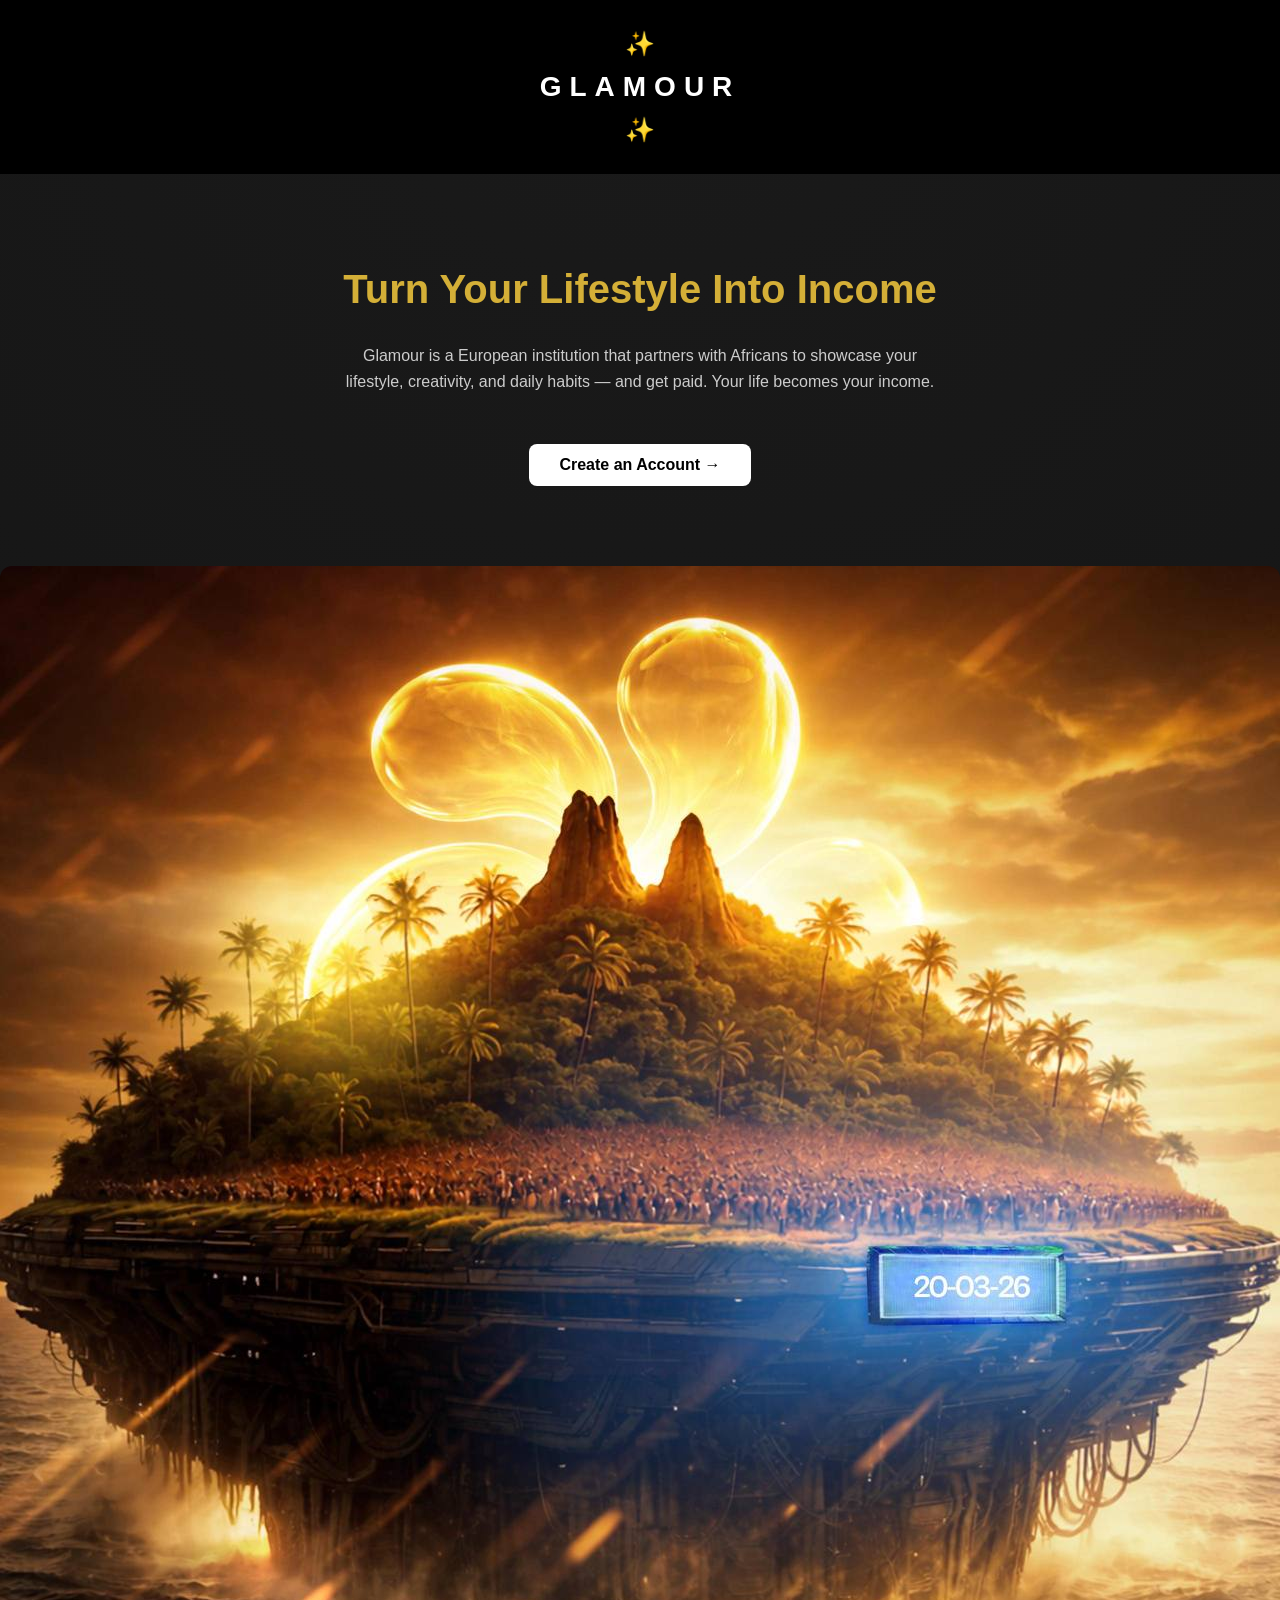
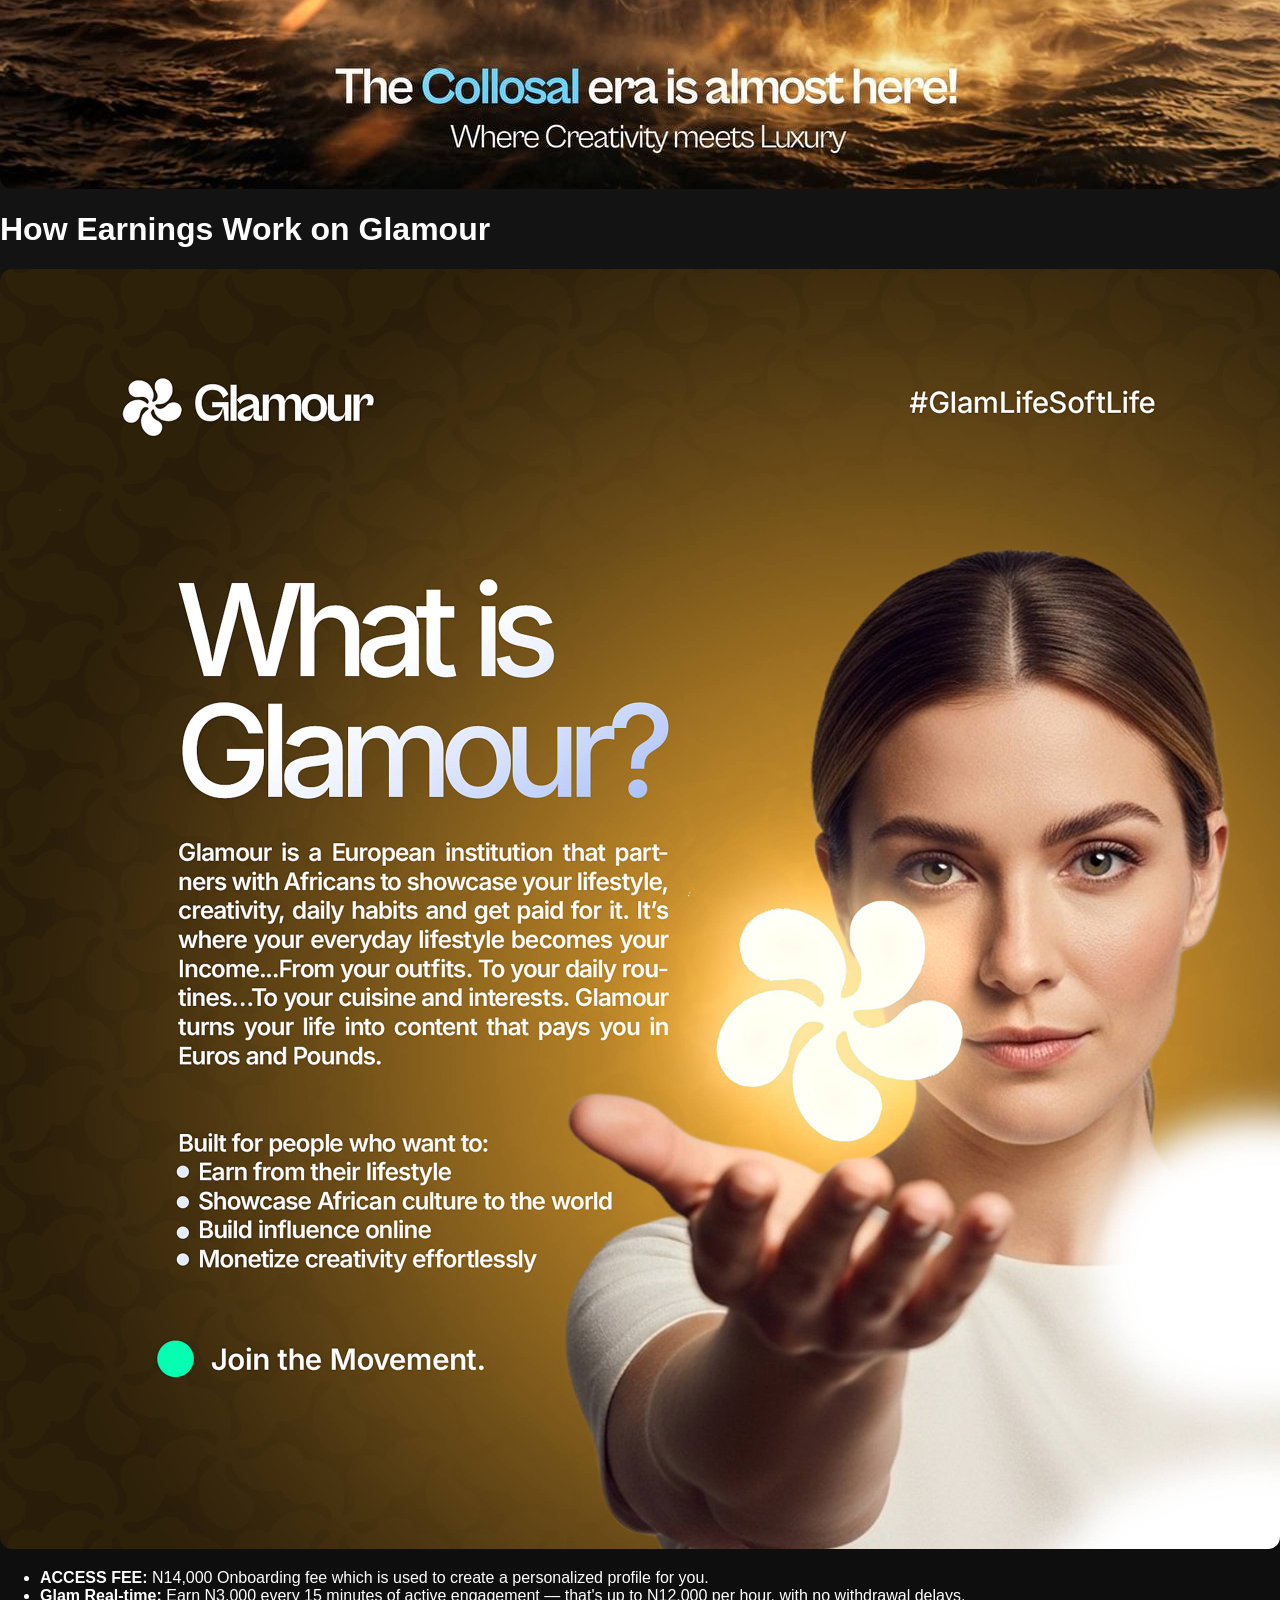
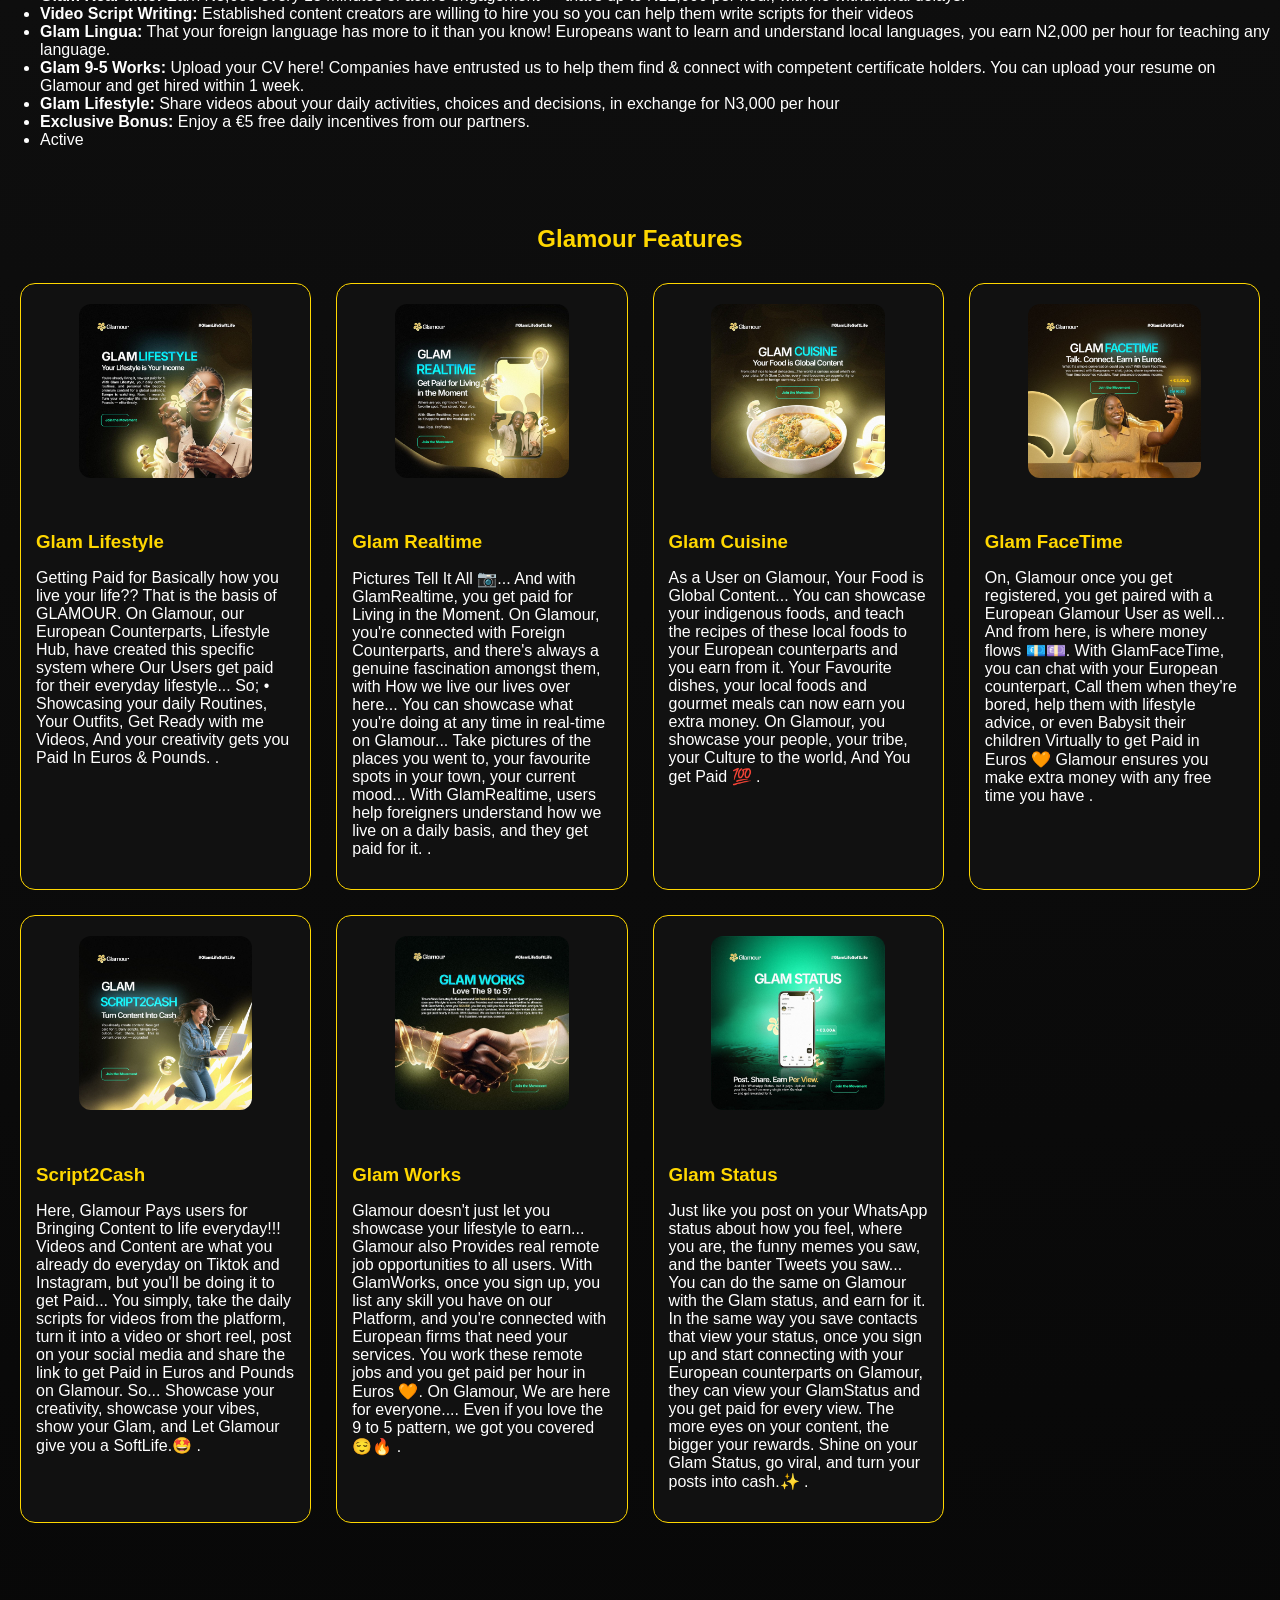
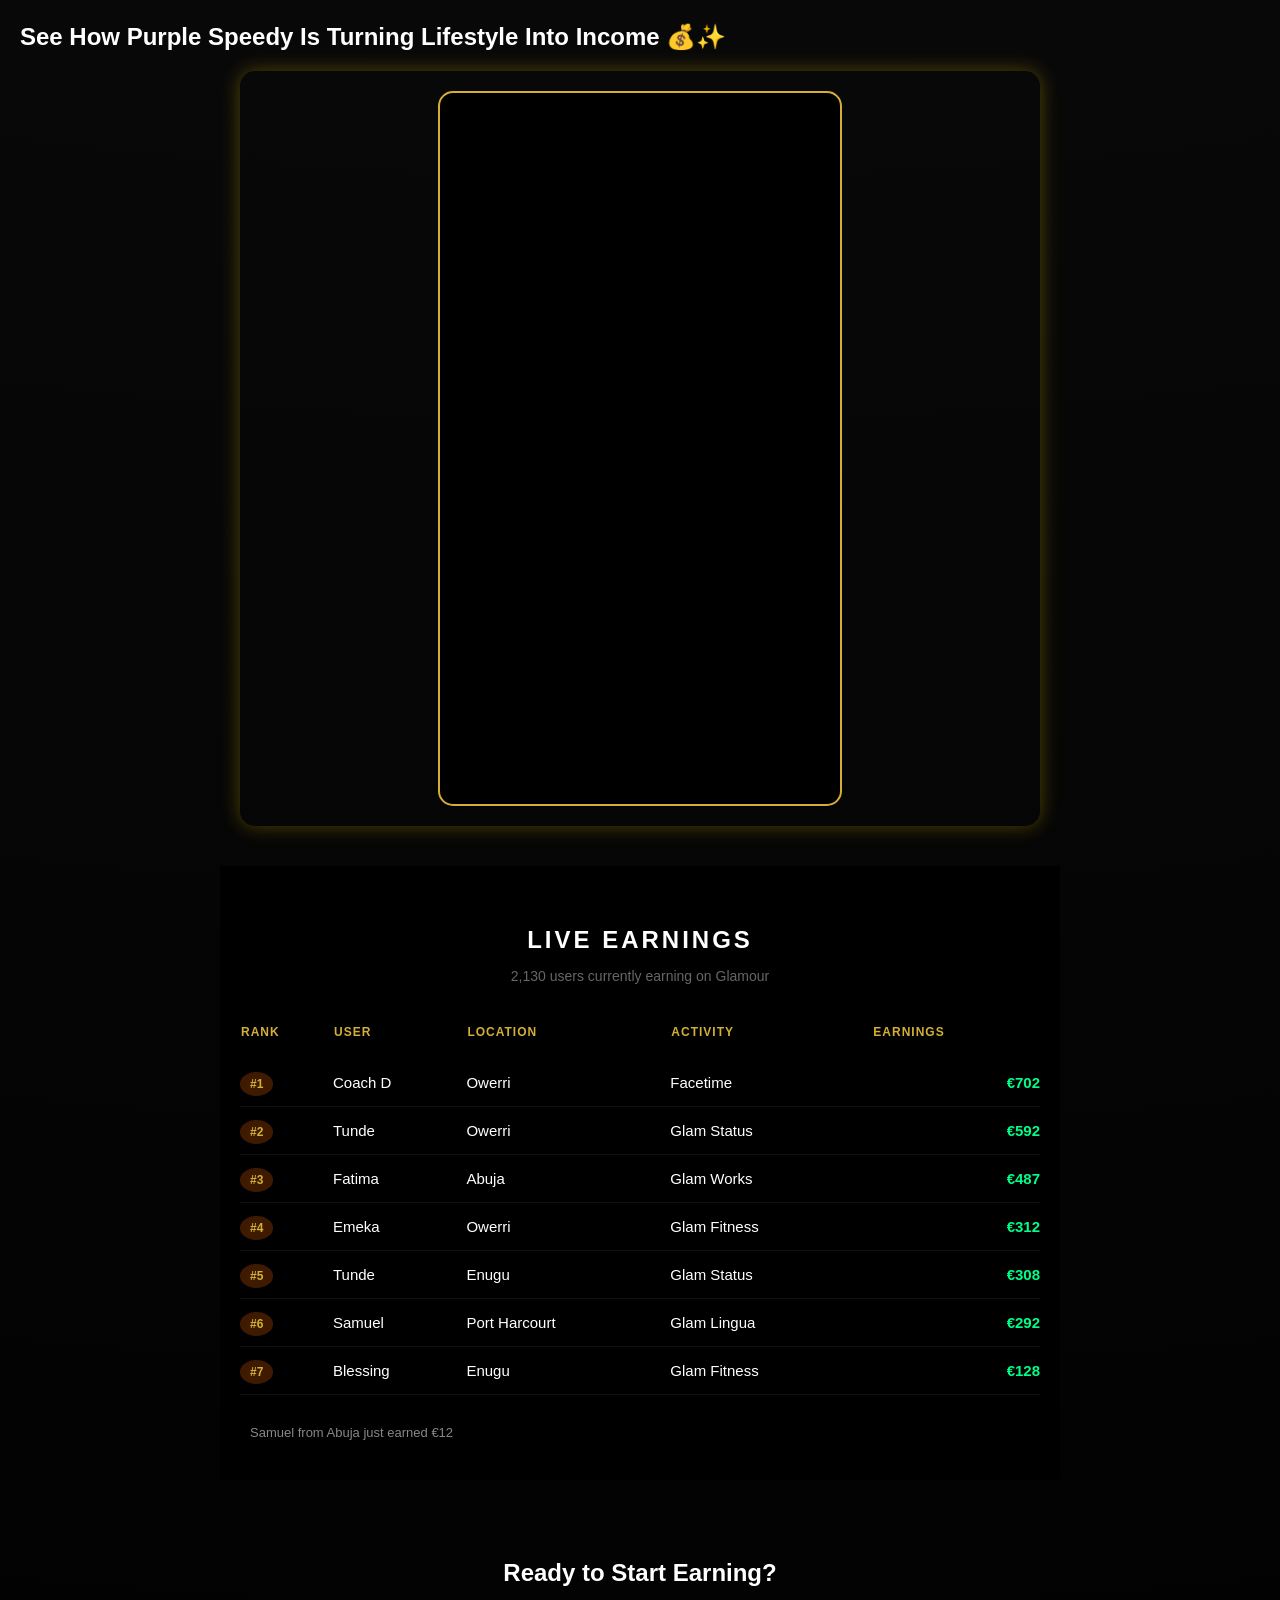
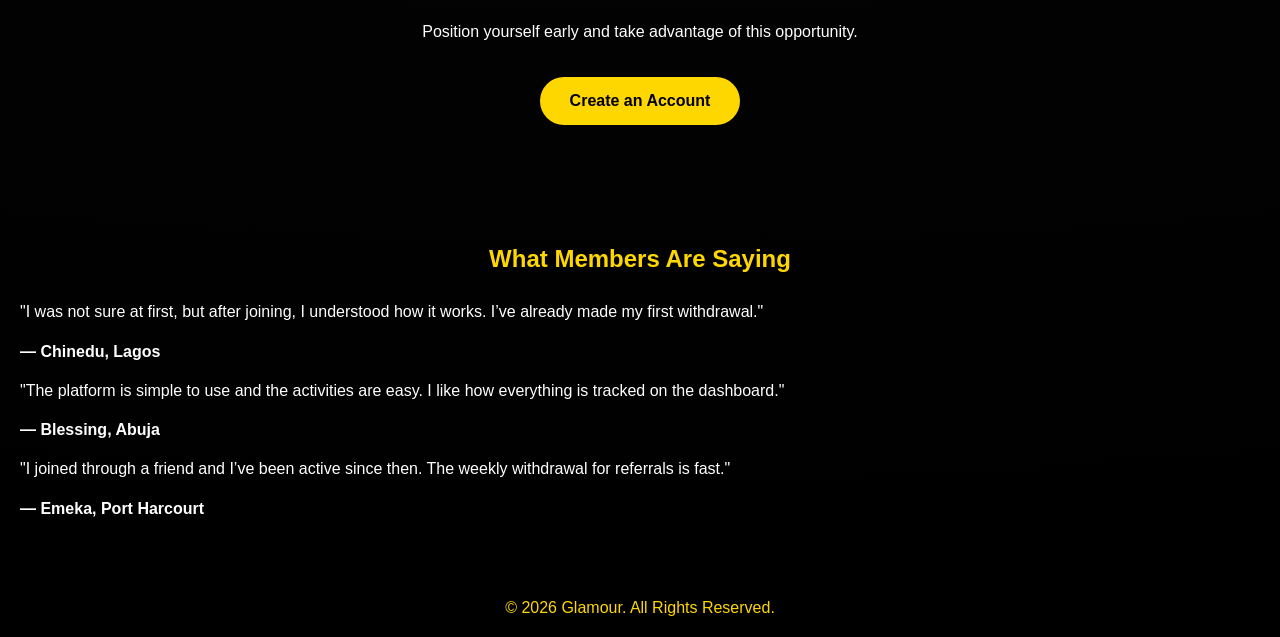
==== index.html @ b83bcba6 "Add files via upload" ====
<!DOCTYPE html>
<html lang="en">
<head>
<meta charset="UTF-8">
<meta name="viewport" content="width=device-width, initial-scale=1.0">
<title>Glamour - Earn From Your Lifestyle</title>

<style>
body {
    margin: 0;
    font-family: 'Segoe UI', sans-serif;
    background: radial-gradient(circle at top, #1a1a1a, #000);
    color: white;
}


/* Fix for the Header/Logo */
.header-top {
    padding: 30px 0;
    text-align: center;
    background: #000;
}

.logo {
    display: flex;
    flex-direction: column; /* Stacks sparkles and text */
    align-items: center;
    gap: 8px;
}

.brand-name {
    font-size: 28px;
    letter-spacing: 8px; /* Adds that luxury spacing */
    color: #fff;
    margin: 5px 0;
    font-weight: 900;
}

.sparkle {
    font-size: 24px;
}

/* Fix for the small images you mentioned */
img {
    width: 100%;
    max-width: 100%;
    height: auto;
    display: block;
    margin: 20px auto;
    border-radius: 12px; /* Optional: adds a slight curve to the corners */
}


/* 2. Centers the text in the middle of the screen */
.hero {
    text-align: center;
    padding: 60px 20px;
    display: flex;
    flex-direction: column;
    align-items: center;
}

.hero-title {
    font-size: 2.5rem;
    color: #d4af37; /* Gold Title */
    margin-bottom: 15px;
}

.hero-subtitle {
    color: #cccccc;
    max-width: 600px;
    margin-bottom: 30px;
    line-height: 1.6;
}

.btn {
    display: inline-block;
    margin-top: 20px;
    padding: 15px 30px;
    background: gold;
    color: black;
    text-decoration: none;
    border-radius: 30px;
    font-weight: bold;
}

.section {
    padding: 40px 20px;
}

.section h2 {
    text-align: center;
    color: gold;
    margin-bottom: 30px;
}

.features {
    display: grid;
    grid-template-columns: repeat(auto-fit, minmax(280px, 1fr));
    gap: 25px;
}

.card {
    background: #111;
    border-radius: 15px;
    overflow: hidden;
    border: 1px solid gold;
    transition: all 0.4s ease;
}

.card:hover {
    transform: translateY(-10px) scale(1.02);
    box-shadow: 0 10px 30px rgba(255,215,0,0.3);
}
.card img {
    width: 60%;
    height: auto;
    display: block;
}

.card-content {
    padding: 15px;
}

.card h3 {
    color: gold;
    margin-bottom: 10px;
}

.footer {
    text-align: center;
    padding: 20px;
    background: #000;
    color: gold;
}
.fade {
    opacity: 0;
    transform: translateY(30px);
    transition: all 0.8s ease;
}

.fade.show {
    opacity: 1;
    transform: translateY(0);
    
}

/* The Create Account Button */
.create-btn {
    display: inline-block;
    background-color: #ffffff; /* Clean white button */
    color: #000000;
    padding: 12px 30px;
    border-radius: 8px;
    text-decoration: none;
    font-weight: bold;
    font-size: 16px;
    margin-top: 20px;
    transition: all 0.3s ease;
    border: none;
}

.create-btn:hover {
    background-color: #d4af37; /* Turns gold on hover */
    transform: translateY(-3px);
    box-shadow: 0 10px 20px rgba(0,0,0,0.3);
}

.live-earnings {
    background-color: #000;
    color: white;
    padding: 40px 20px;
    font-family: 'Segoe UI', sans-serif;
    max-width: 800px;
    margin: auto;
}

.earnings-header {
    text-align: center;
    margin-bottom: 40px;
}

.earnings-header h2 {
    letter-spacing: 3px;
    margin-bottom: 5px;
}

.earnings-header p {
    color: #666;
    font-size: 14px;
}

.earnings-table {
    width: 100%;
    border-collapse: collapse;
}

/* Header row styling */
.earnings-table th {
    color: #d4af37; /* Gold color */
    text-align: left;
    font-size: 12px;
    padding-bottom: 20px;
    letter-spacing: 1px;
}

/* Row spacing and text */
.earnings-table td {
    padding: 15px 0;
    font-size: 15px;
    border-bottom: 1px solid #111; /* Subtle line between rows */
}

/* Rank Badge Styling */
.rank-circle {
    background-color: #3d1a00; /* Dark brownish circle */
    color: #d4af37;
    padding: 5px 10px;
    border-radius: 50%;
    font-size: 12px;
    font-weight: bold;
}

/* Earnings Column Styling */
.amount {
    color: #00ff88; /* Bright Green */
    font-weight: bold;
    text-align: right;
}

/* The small notification at the bottom */
.live-toast {
    margin-top: 30px;
    font-size: 13px;
    color: #888;
    text-align: left;
    padding-left: 10px;
}

</style>
</head>

<body>

<div class="header-top">
    <div class="logo">
        <span class="sparkle">✨</span>
        <h1 class="brand-name">GLAMOUR</h1>
        <span class="sparkle">✨</span>
    </div>
</div>

<section class="hero">
    <h1 class="hero-title">Turn Your Lifestyle Into Income</h1>
    <p class="hero-subtitle">
        Glamour is a European institution that partners with Africans to showcase your lifestyle, 
        creativity, and daily habits — and get paid. Your life becomes your income.
    </p>
    
    <a href="register.html" class="create-btn">Create an Account &rarr;</a>
</section>

<img src="images/glam-beginning.jpg" alt="Glamour"/> 

<h1>How Earnings Work on Glamour</h1>

<img src="images/glam-whatisglamour.jpg" alt="what is glamour"/>
<ul>
  <li><strong>ACCESS FEE:</strong> N14,000 Onboarding fee which is used to create a personalized profile for you.</li>
  <li><strong>Glam Real-time:</strong> Earn N3,000 every 15 minutes of active engagement — that's up to N12,000 per hour, with no withdrawal delays.</li>
  <li><strong>Video Script Writing:</strong> Established content creators are willing to hire you so you can help them write scripts for their videos</li>
  <li><strong>Glam Lingua:</strong> That your foreign language has more to it than you know! Europeans want to learn and understand local languages, you earn N2,000 per hour for teaching any language.</li>
  <li><strong>Glam 9-5 Works:</strong> Upload your CV here! Companies have entrusted us to help them find & connect with competent certificate holders. You can upload your resume on Glamour and get hired within 1 week.</li>
  <li><strong>Glam Lifestyle:</strong> Share videos about your daily activities, choices and decisions, in exchange for N3,000 per hour</li>
  <li><strong>Exclusive Bonus:</strong> Enjoy a €5 free daily incentives from our partners.</li>
  <li>Active</li>
</ul>

<section class="section">
<h2>Glamour Features</h2>

<div class="features">

<div class="card">
<img src="images/glam-lifestyle.jpg" alt="Glam Lifestyle">
<div class="card-content">
<h3>Glam Lifestyle</h3>
<p> Getting Paid for Basically how you live your life?? That is the basis of GLAMOUR.

On Glamour, our European Counterparts, Lifestyle Hub, have created this specific system where Our Users get paid for their everyday lifestyle... So;
• Showcasing your daily Routines, Your Outfits, Get Ready with me Videos, And your creativity gets you Paid In Euros & Pounds.  .</p>
</div>
</div>

<div class="card">
<img src="images/glam-realtime.jpg" alt="Glam Realtime">
<div class="card-content">
<h3>Glam Realtime</h3>
<p> Pictures Tell It All 📷... And with GlamRealtime, you get paid for Living in the Moment.

On Glamour, you're connected with Foreign Counterparts, and there's always a genuine fascination amongst them, with How we live our lives over here...

You can showcase what you're doing at any time in real-time on Glamour... Take pictures of the places you went to, your favourite spots in your town, your current mood... With GlamRealtime, users help foreigners understand how we live on a daily basis, and they get paid for it. .</p>
</div>
</div>

<div class="card">
<img src="images/glam-cuisine.jpg" alt="Glam Cuisine">
<div class="card-content">
<h3>Glam Cuisine</h3>
<p> As a User on Glamour, Your Food is Global Content... You can showcase your indigenous foods, and teach the recipes of these local foods to your European counterparts and you earn from it.

Your Favourite dishes, your local foods and gourmet meals can now earn you extra money.

On Glamour, you showcase your people, your tribe, your Culture to the world, And You get Paid 💯  .</p>
</div>
</div>

<div class="card">
<img src="images/glam-facetime.jpg" alt="Glam FaceTime">
<div class="card-content">
<h3>Glam FaceTime</h3>
<p> On, Glamour once you get registered, you get paired with a European Glamour User as well... And from here, is where money flows 💶💷.

With GlamFaceTime, you can chat with your European counterpart, Call them when they're bored, help them with lifestyle advice, or even Babysit their children Virtually to get Paid in Euros 🧡

Glamour ensures you make extra money with any free time you have  .</p>
</div>
</div>


<div class="card">
<img src="images/script2cash.jpg" alt="Script2Cash">
<div class="card-content">
<h3>Script2Cash</h3>
<p> Here, Glamour Pays users for Bringing Content to life everyday!!! Videos and Content are what you already do everyday on Tiktok and Instagram, but you'll be doing it to get Paid...
You simply, take the daily scripts for videos from the platform, turn it into a video or short reel, post on your social media and share the link to get Paid in Euros and Pounds on Glamour.

So... Showcase your creativity, showcase your vibes, show your Glam, and Let Glamour give you a SoftLife.🤩  .</p>
</div>
</div>

<div class="card">
<img src="images/glam-work.jpg" alt="Glam Works">
<div class="card-content">
<h3>Glam Works</h3>
<p> Glamour doesn't just let you showcase your lifestyle to earn... Glamour also Provides real remote job opportunities to all users.

With GlamWorks, once you sign up, you list any skill you have on our Platform, and you're connected with European firms that need your services. You work these remote jobs and you get paid per hour in Euros 🧡.

On Glamour, We are here for everyone.... Even if you love the 9 to 5 pattern, we got you covered 😌🔥 .</p>
</div>
</div>

<div class="card">
<img src="images/glam-status.jpg" alt="Glam Status">
<div class="card-content">
<h3>Glam Status</h3>
<p> Just like you post on your WhatsApp status about how you feel, where you are, the funny memes you saw, and the banter Tweets you saw... You can do the same on Glamour with the Glam status, and earn for it.

In the same way you save contacts that view your status, once you sign up and start connecting with your European counterparts on Glamour, they can view your GlamStatus and you get paid for every view. 

The more eyes on your content, the bigger your rewards. Shine on your Glam Status, go viral, and turn your posts into cash.✨  .</p>
</div>
</div>



</section>


<div id="popup" style="
position:fixed;
bottom:20px;
left:20px;
background:#111;
color:white;
padding:15px 20px;
border-radius:10px;
border:1px solid gold;
display:none;
box-shadow:0 0 10px rgba(255,215,0,0.5);
font-size:14px;
z-index:1000;">
</div>

<script>
const users = [
"Kelvin from Lagos just made a withdrawal of ₦74,000",
"Amaka from Abuja just made a withdrawal of  ₦52,000",
"John from UK just made a withdrawal of  €120",
"Fatima from Kano just made a withdrawal of  ₦38,000",
"David from Ghana just made a withdrawal of €95"
]

function showPopup() {
let popup = document.getElementById("popup");
let random = users[Math.floor(Math.random() * users.length)];

popup.innerHTML = "🔥 " + random;
popup.style.display = "block";

setTimeout(() => {
popup.style.display = "none";
}, 4000);
}

setInterval(showPopup, 6000);
</script>

<script>
const faders = document.querySelectorAll('.fade');

window.addEventListener('scroll', () => {
faders.forEach(el => {
let top = el.getBoundingClientRect().top;
if(top < window.innerHeight - 50){
el.classList.add('show');
}
});
});
</script>

<section class="section">
<h1>  See How Purple Speedy Is Turning Lifestyle Into Income 💰✨
</h1>

<div style="
max-width:800px;
margin:auto;
border-radius:15px;
overflow:hidden;
box-shadow:0 0 20px rgba(255,215,0,0.3);
">

<div class="video-container" style="position: relative; width: 100%; max-width: 400px; margin: 20px auto; aspect-ratio: 9/16; overflow: hidden; border-radius: 15px; border: 2px solid #d4af37; background: #000;">
    <iframe 
        style="position: absolute; top: 0; left: 0; width: 100%; height: 100%;"
        src="https://www.youtube.com/embed/ohll358nsGE?autoplay=1&mute=1&loop=1&playlist=ohll358nsGE&controls=1&rel=0&origin=https://yourusername.github.io" 
        frameborder="0" 
        allow="autoplay; encrypted-media; picture-in-picture" 
        allowfullscreen>
    </iframe>
</div>

</div>



</section>

<section class="live-earnings">
    <div class="earnings-header">
        <h2>LIVE EARNINGS</h2>
        <p>2,130 users currently earning on Glamour</p>
    </div>

    <table class="earnings-table">
        <thead>
            <tr>
                <th>RANK</th>
                <th>USER</th>
                <th>LOCATION</th>
                <th>ACTIVITY</th>
                <th>EARNINGS</th>
            </tr>
        </thead>
        <tbody>
            <tr>
                <td><span class="rank-circle">#1</span></td>
                <td>Coach D</td>
                <td>Owerri</td>
                <td>Facetime</td>
                <td class="amount">€702</td>
            </tr>
            <tr>
                <td><span class="rank-circle">#2</span></td>
                <td>Tunde</td>
                <td>Owerri</td>
                <td>Glam Status</td>
                <td class="amount">€592</td>
            </tr>
            <tr>
                <td><span class="rank-circle">#3</span></td>
                <td>Fatima</td>
                <td>Abuja</td>
                <td>Glam Works</td>
                <td class="amount">€487</td>
            </tr>
            <tr>
                <td><span class="rank-circle">#4</span></td>
                <td>Emeka</td>
                <td>Owerri</td>
                <td>Glam Fitness</td>
                <td class="amount">€312</td>
            </tr>
            <tr>
                <td><span class="rank-circle">#5</span></td>
                <td>Tunde</td>
                <td>Enugu</td>
                <td>Glam Status</td>
                <td class="amount">€308</td>
            </tr>
            <tr>
                <td><span class="rank-circle">#6</span></td>
                <td>Samuel</td>
                <td>Port Harcourt</td>
                <td>Glam Lingua</td>
                <td class="amount">€292</td>
            </tr>
            <tr>
                <td><span class="rank-circle">#7</span></td>
                <td>Blessing</td>
                <td>Enugu</td>
                <td>Glam Fitness</td>
                <td class="amount">€128</td>
            </tr>
            </tbody>
    </table>

    <div class="live-toast">
        Samuel from Abuja just earned €12
    </div>
</section>

<section class="hero">
<h1>Ready to Start Earning?</h1>
<p>Position yourself early and take advantage of this opportunity.</p>

<a href="register.html" class="btn">Create an Account</a>
</section>
  
<!-- 💬 TESTIMONIALS -->
<section class="section">
  <h2>What Members Are Saying</h2>

  <div class="testimonial">
    <p>"I was not sure at first, but after joining, I understood how it works. I’ve already made my first withdrawal."</p>
    <h4>— Chinedu, Lagos</h4>
  </div>

  <div class="testimonial">
    <p>"The platform is simple to use and the activities are easy. I like how everything is tracked on the dashboard."</p>
    <h4>— Blessing, Abuja</h4>
  </div>

  <div class="testimonial">
    <p>"I joined through a friend and I’ve been active since then. The weekly withdrawal for referrals is fast."</p>
    <h4>— Emeka, Port Harcourt</h4>
  </div>

</section>

<div class="footer">
© 2026 Glamour. All Rights Reserved.
</div>

</body>
</html>
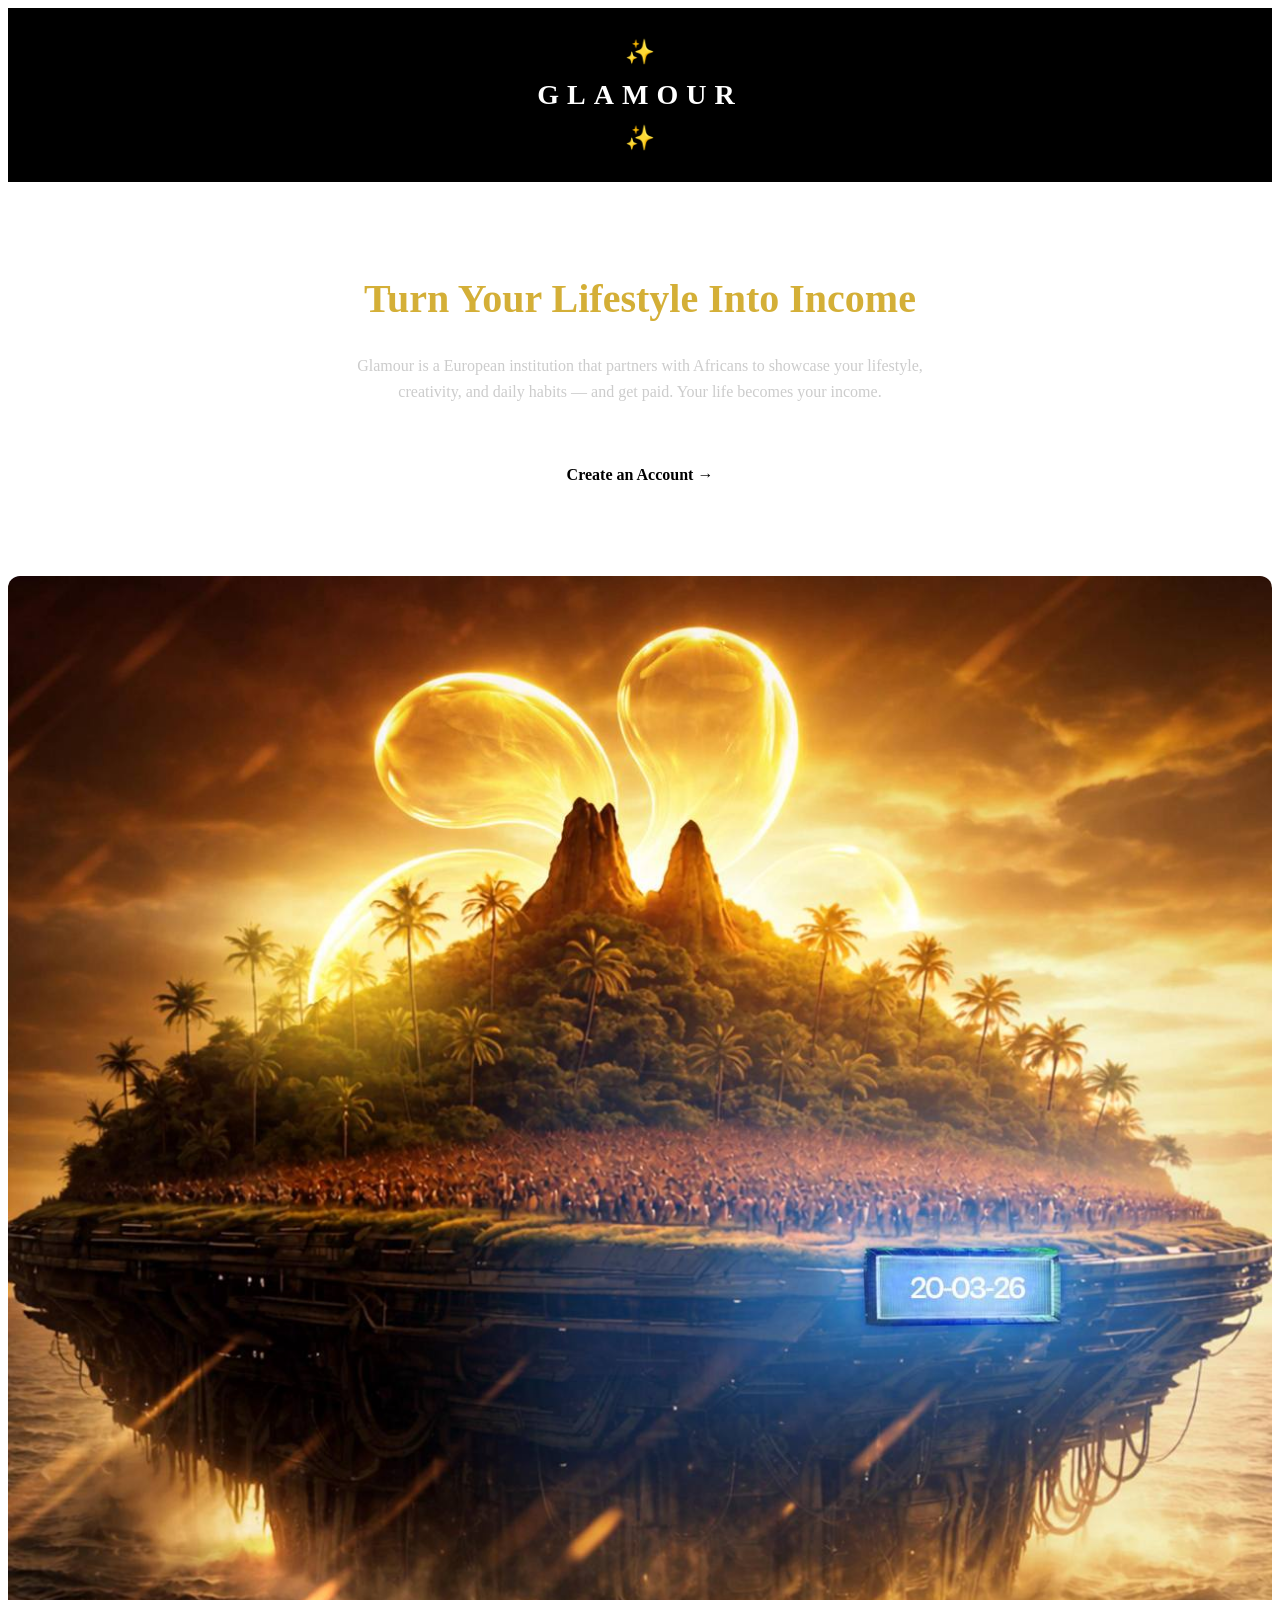
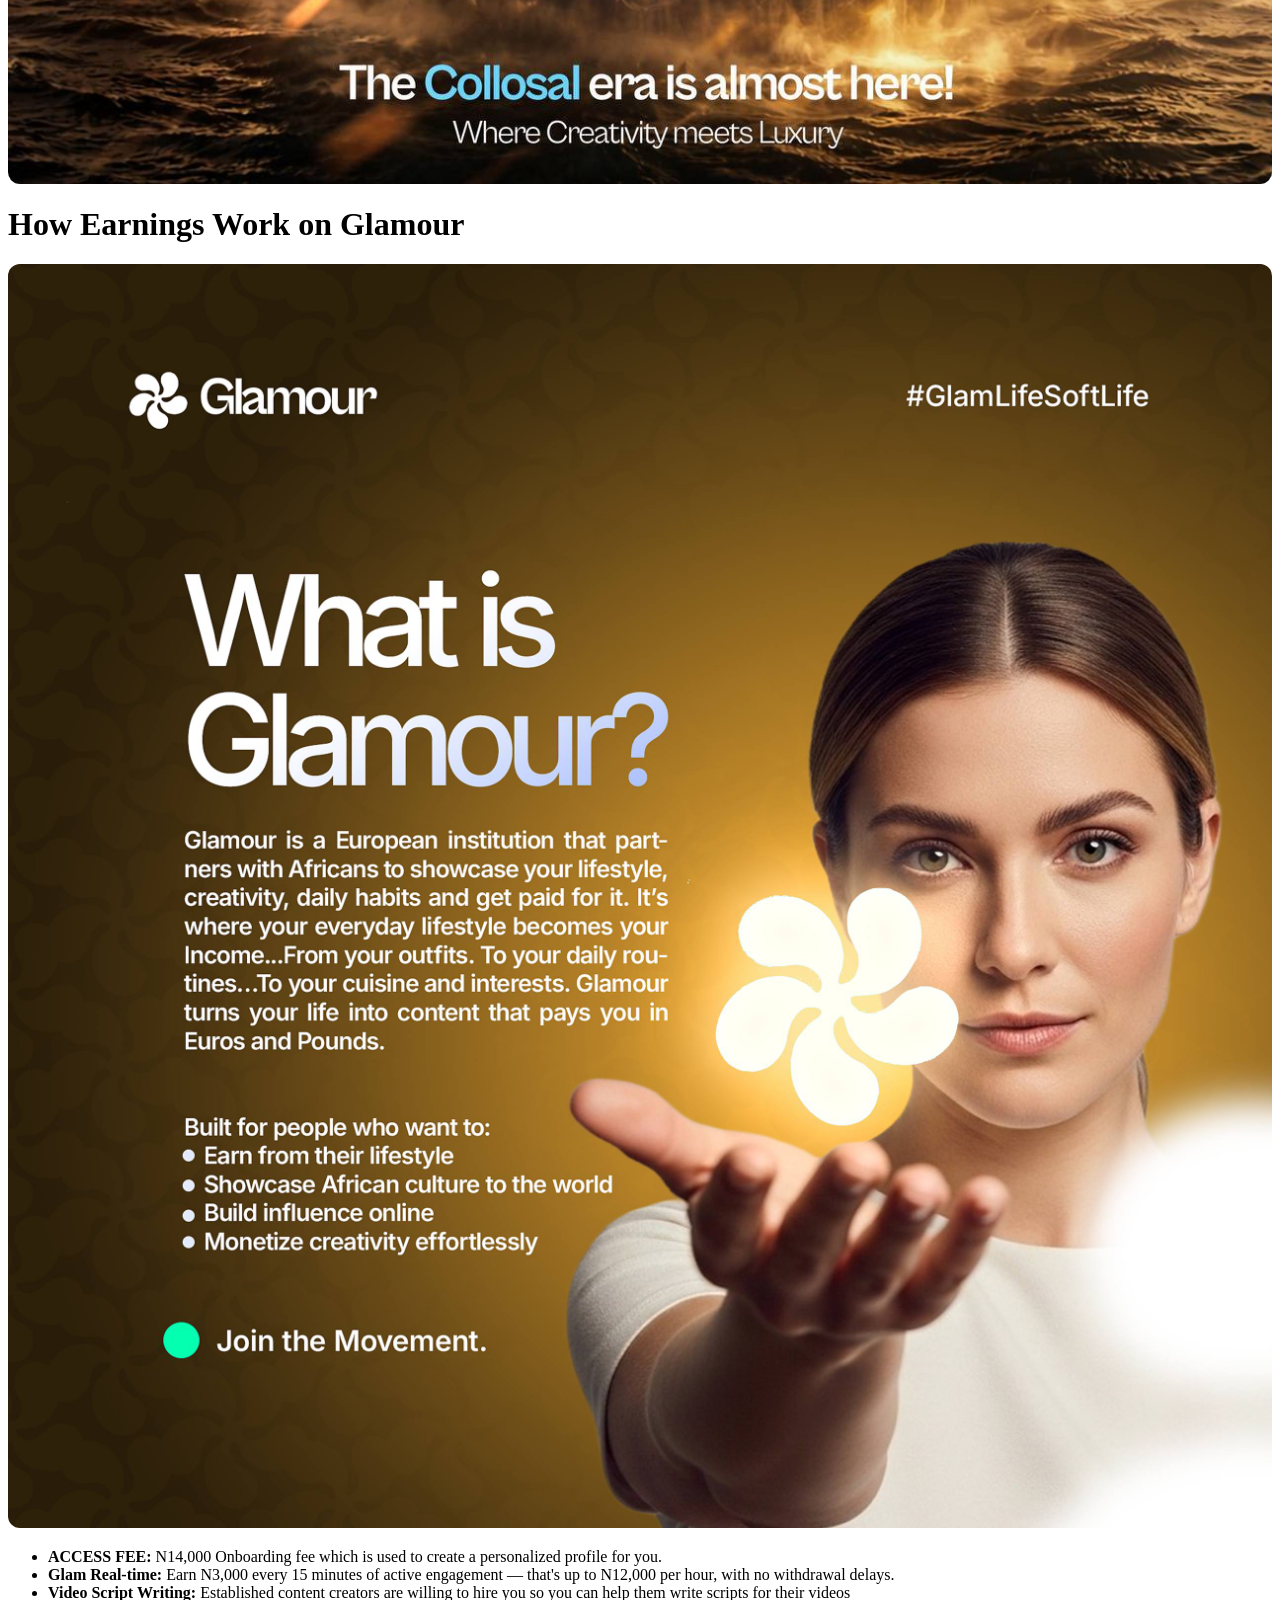
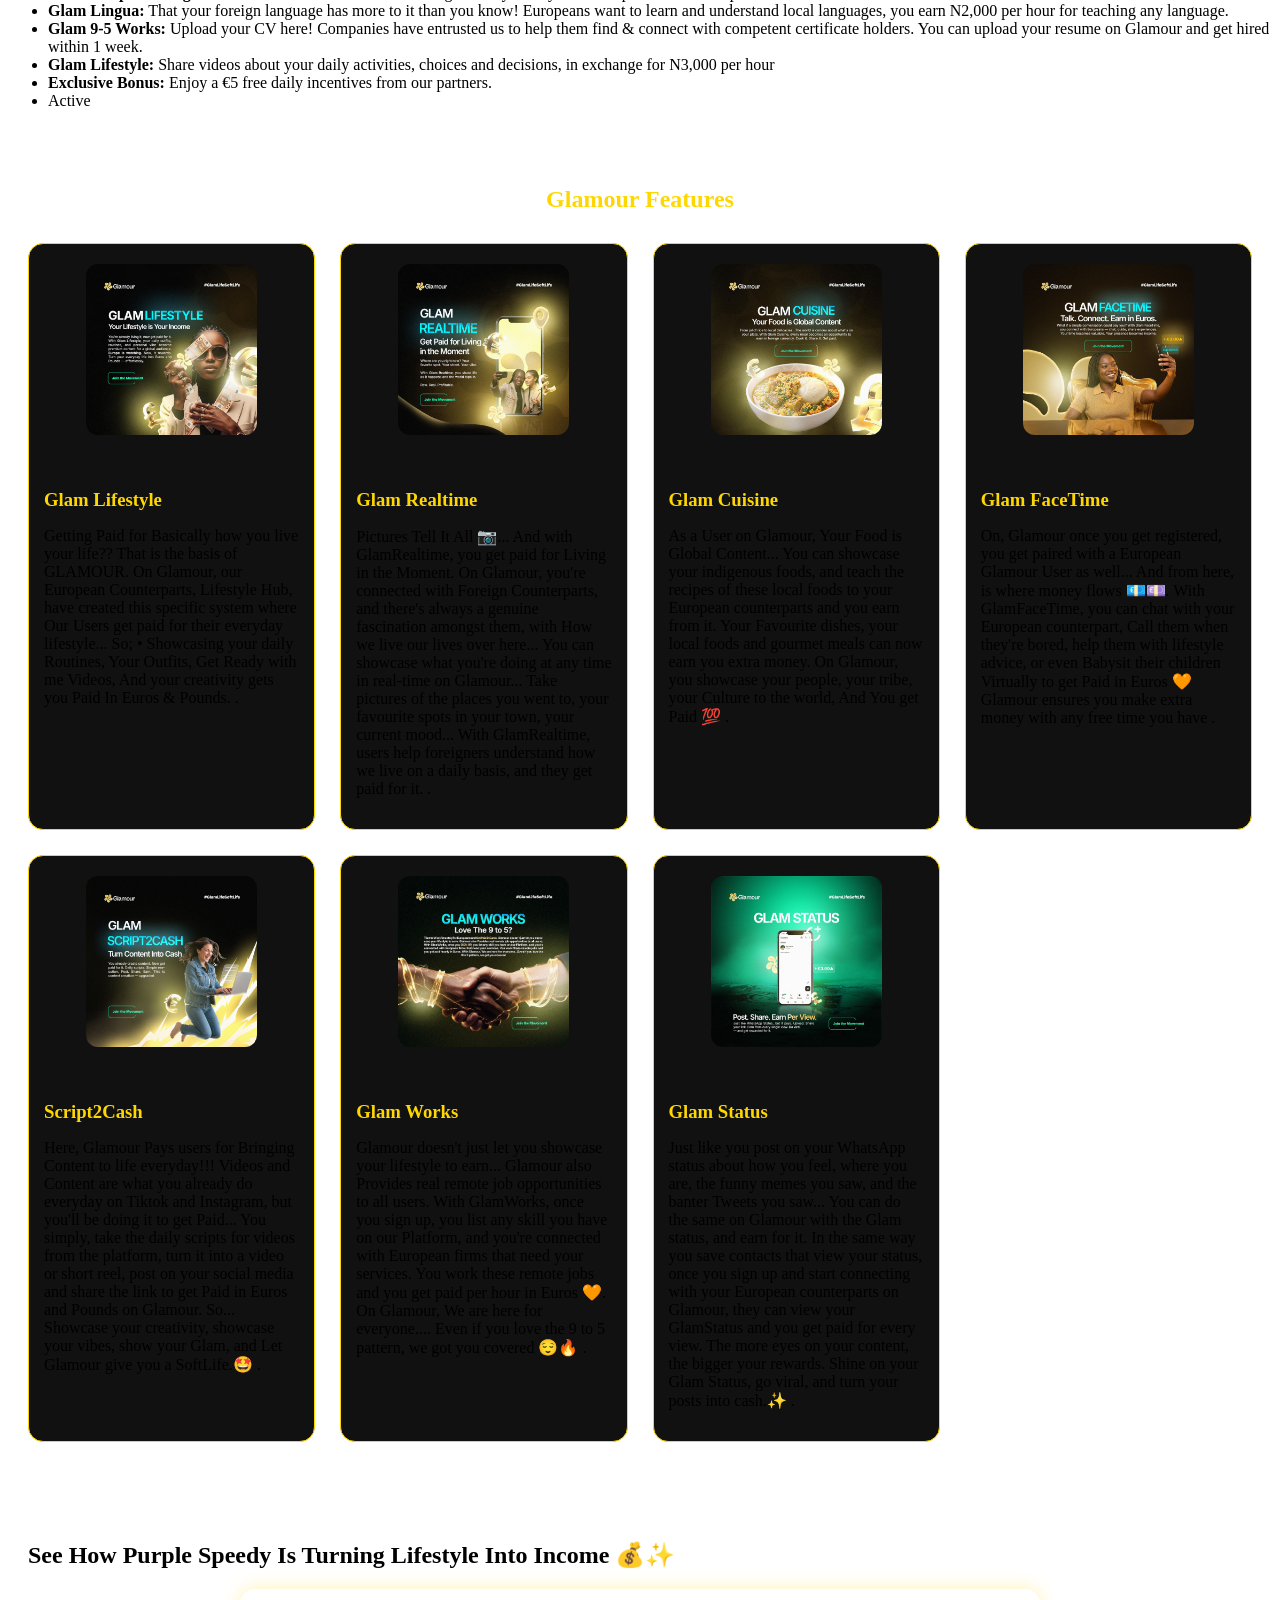
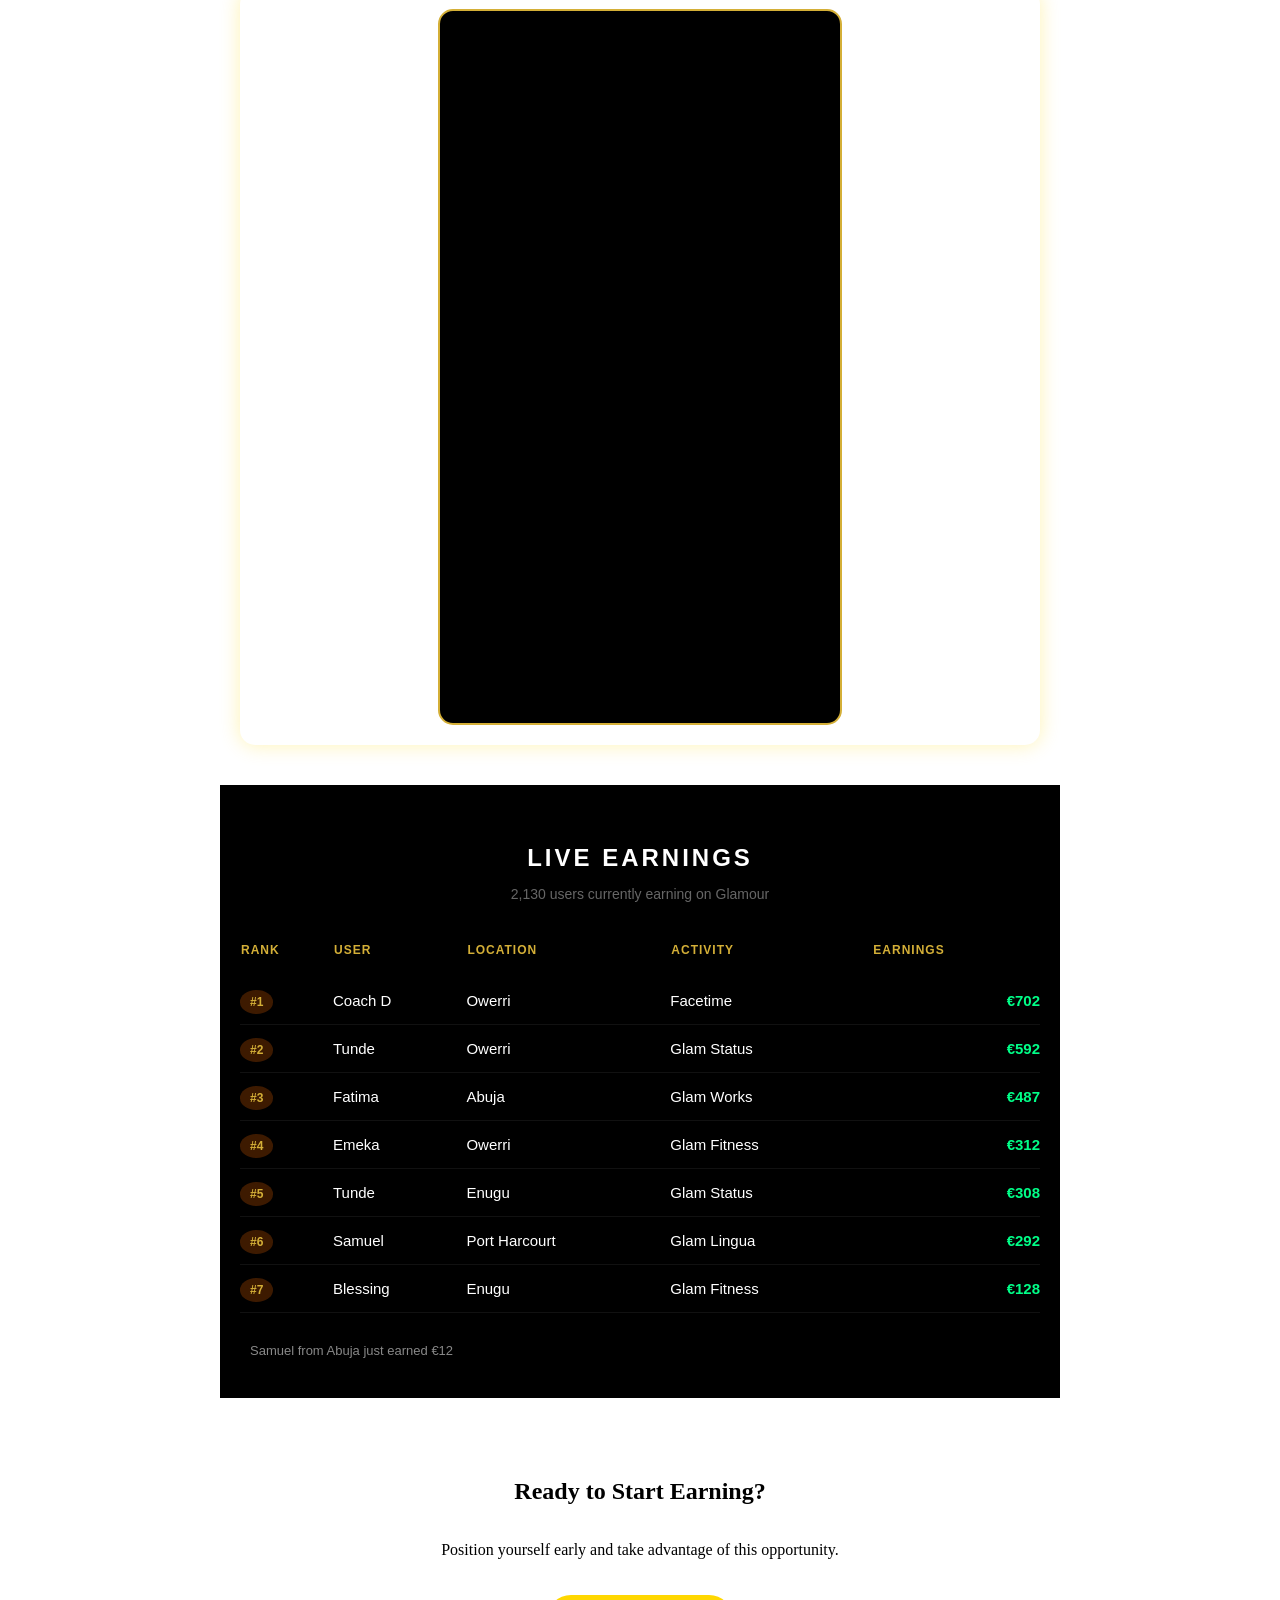
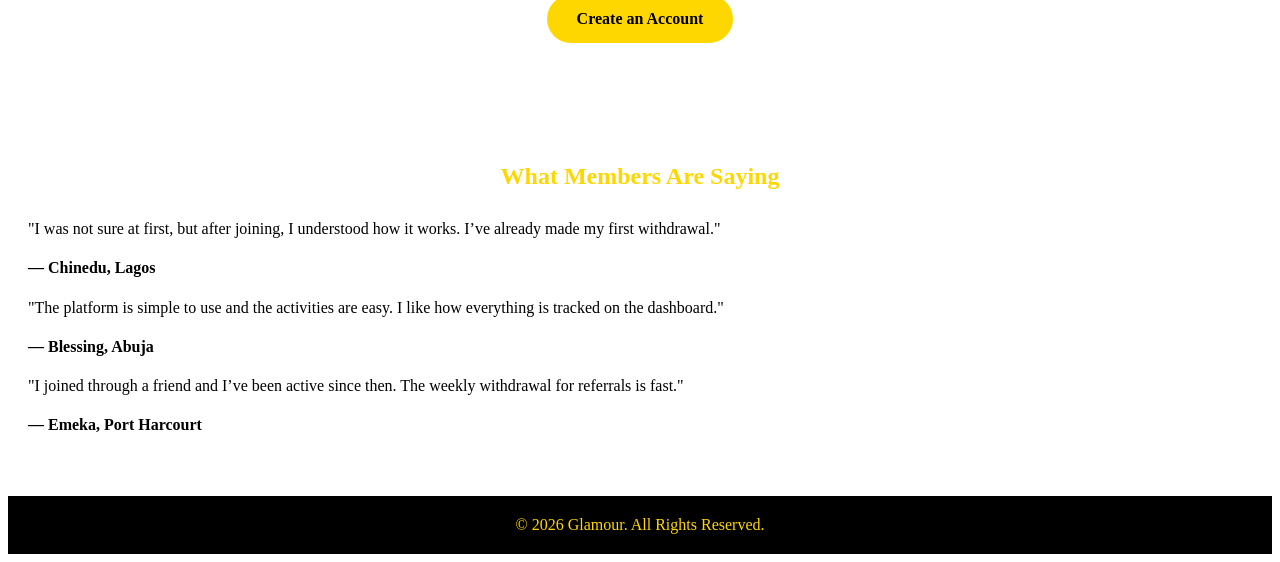
==== commit 1b1976d6: "Fix HTML structure and add Meta Pixel Code" ====
--- a/index.html
+++ b/index.html
@@ -6,6 +6,23 @@
 <title>Glamour - Earn From Your Lifestyle</title>
 
 <style>
+    <!-- Meta Pixel Code -->
+<script>
+!function(f,b,e,v,n,t,s)
+{if(f.fbq)return;n=f.fbq=function(){n.callMethod?
+n.callMethod.apply(n,arguments):n.queue.push(arguments)};
+if(!f._fbq)f._fbq=n;n.push=n;n.loaded=!0;n.version='2.0';
+n.queue=[];t=b.createElement(e);t.async=!0;
+t.src=v;s=b.getElementsByTagName(e)[0];
+s.parentNode.insertBefore(t,s)}(window, document,'script',
+'https://connect.facebook.net/en_US/fbevents.js');
+fbq('init', '2198564474235675');
+fbq('track', 'PageView');
+</script>
+<noscript><img height="1" width="1" style="display:none"
+src="https://www.facebook.com/tr?id=2198564474235675&ev=PageView&noscript=1"
+/></noscript>
+<!-- End Meta Pixel Code -->
 body {
     margin: 0;
     font-family: 'Segoe UI', sans-serif;
@@ -556,4 +573,4 @@
 </div>
 
 </body>
-</html>+</html>
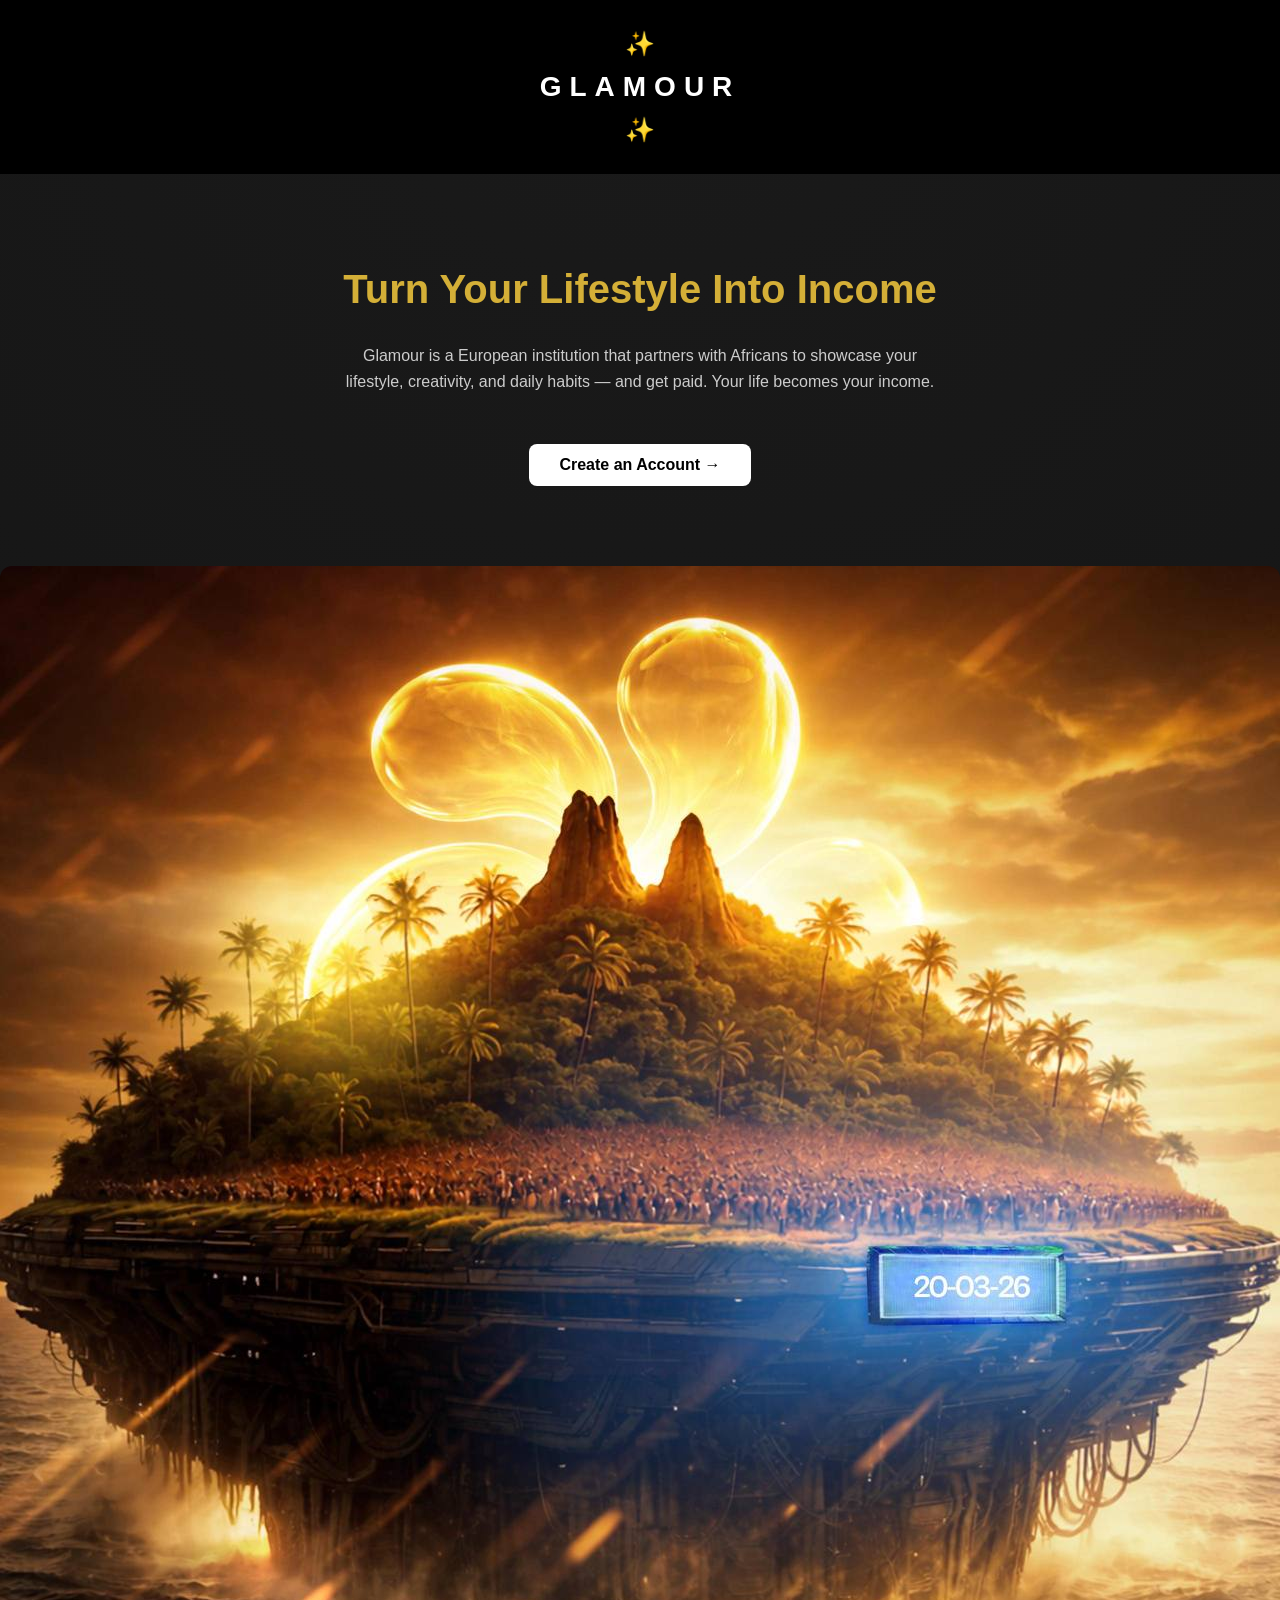
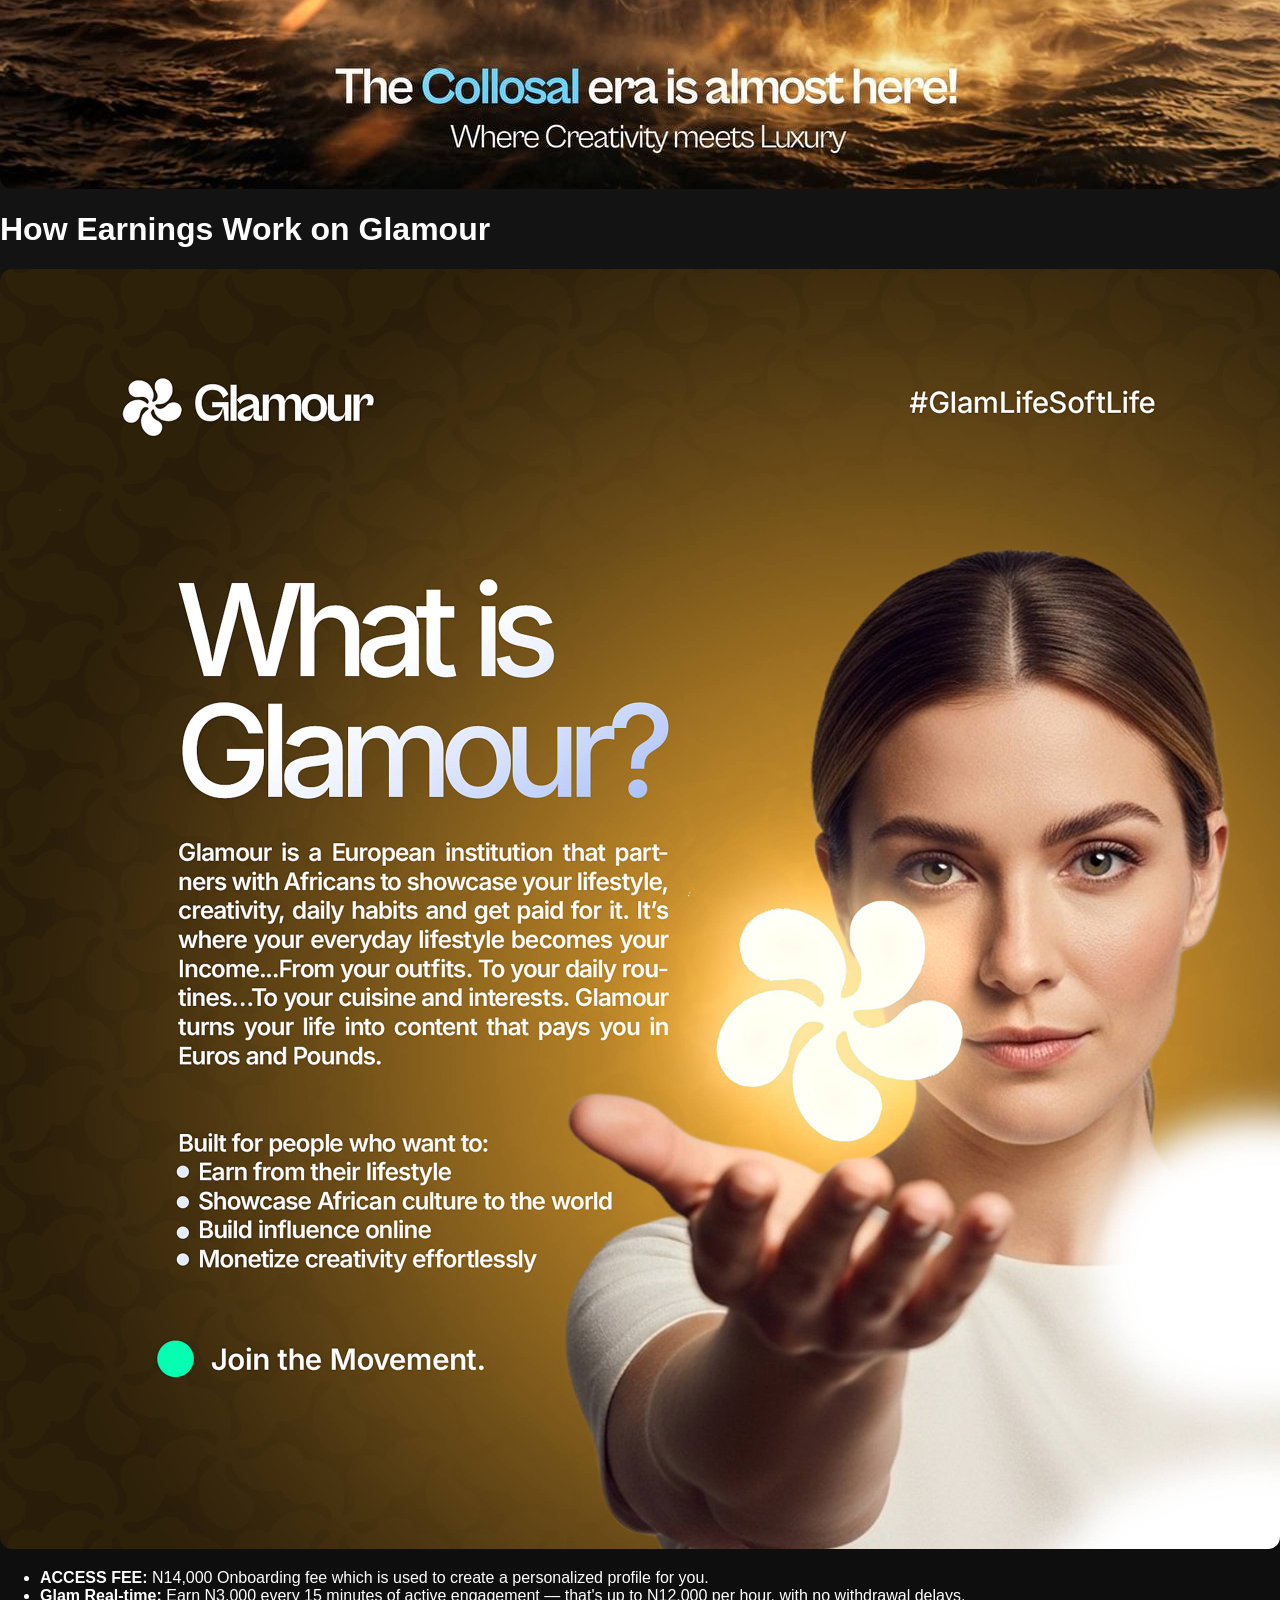
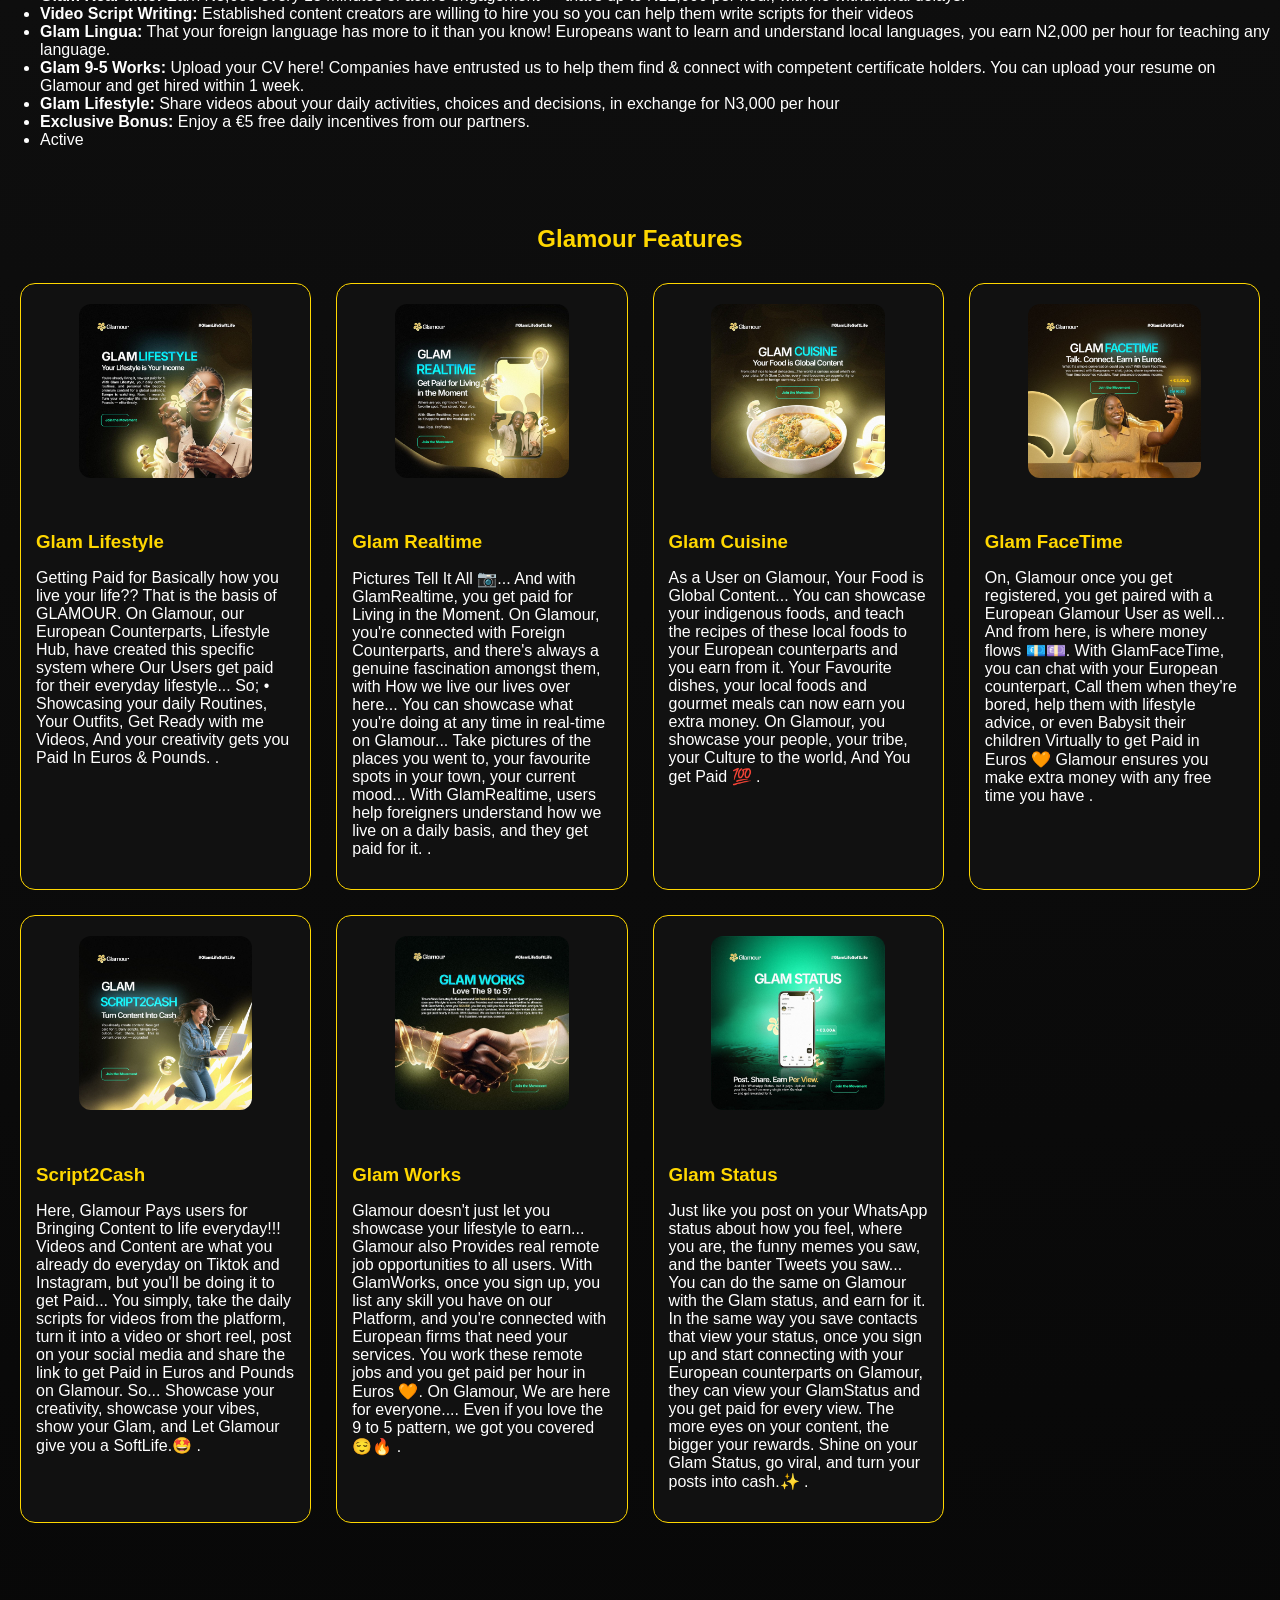
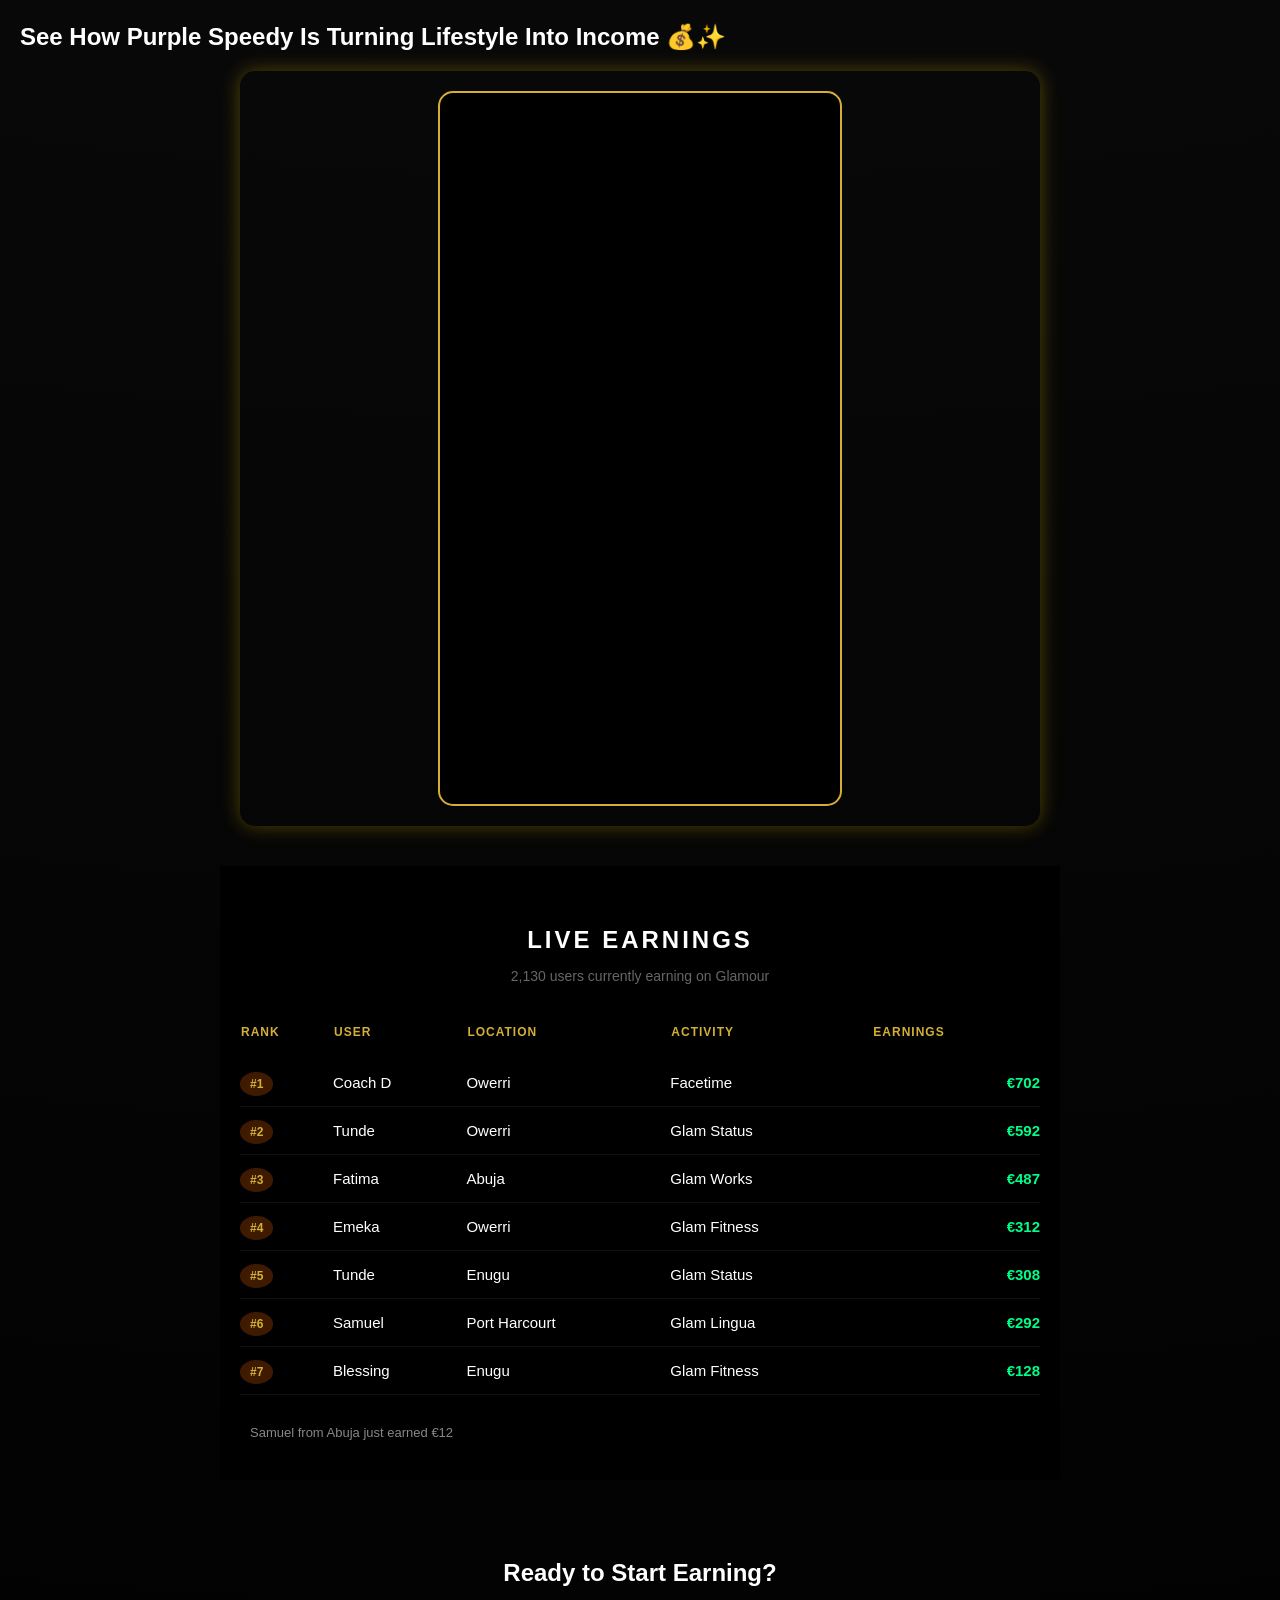
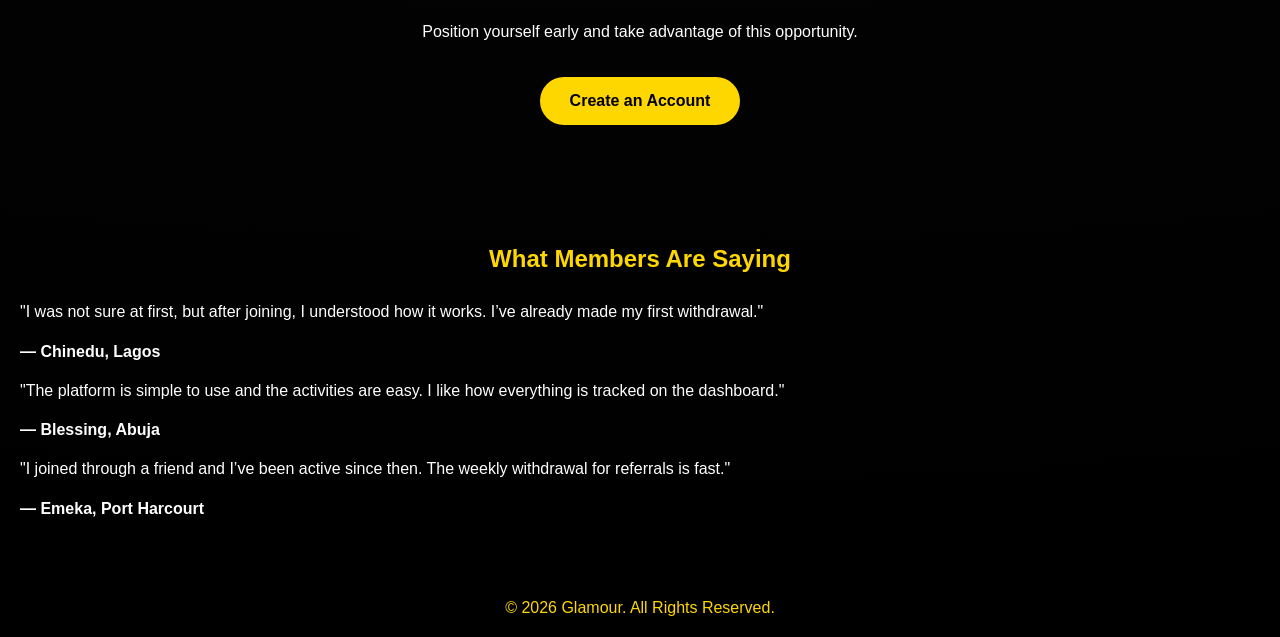
==== commit 8d837302: "Fix HTML formatting and restore content" ====
--- a/index.html
+++ b/index.html
@@ -5,7 +5,6 @@
 <meta name="viewport" content="width=device-width, initial-scale=1.0">
 <title>Glamour - Earn From Your Lifestyle</title>
 
-<style>
     <!-- Meta Pixel Code -->
 <script>
 !function(f,b,e,v,n,t,s)
@@ -23,6 +22,9 @@
 src="https://www.facebook.com/tr?id=2198564474235675&ev=PageView&noscript=1"
 /></noscript>
 <!-- End Meta Pixel Code -->
+    
+<style>
+    
 body {
     margin: 0;
     font-family: 'Segoe UI', sans-serif;
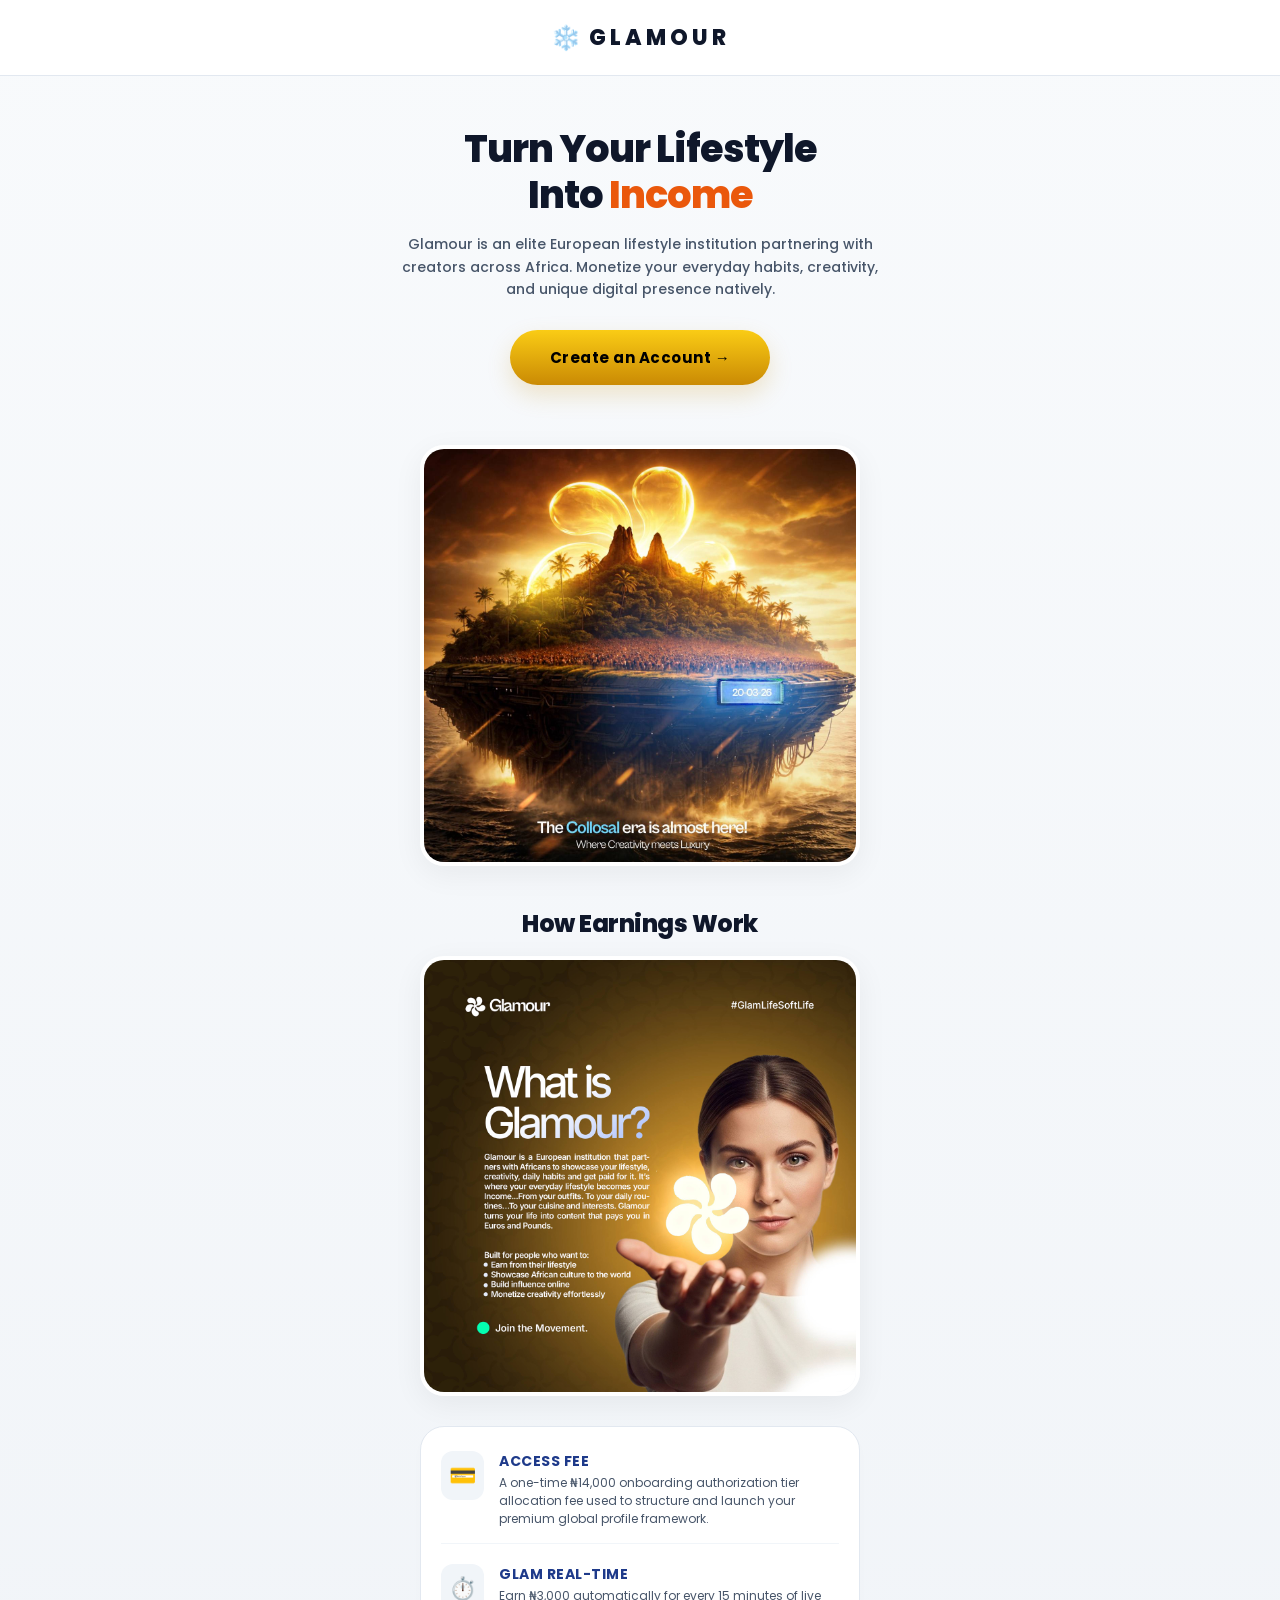
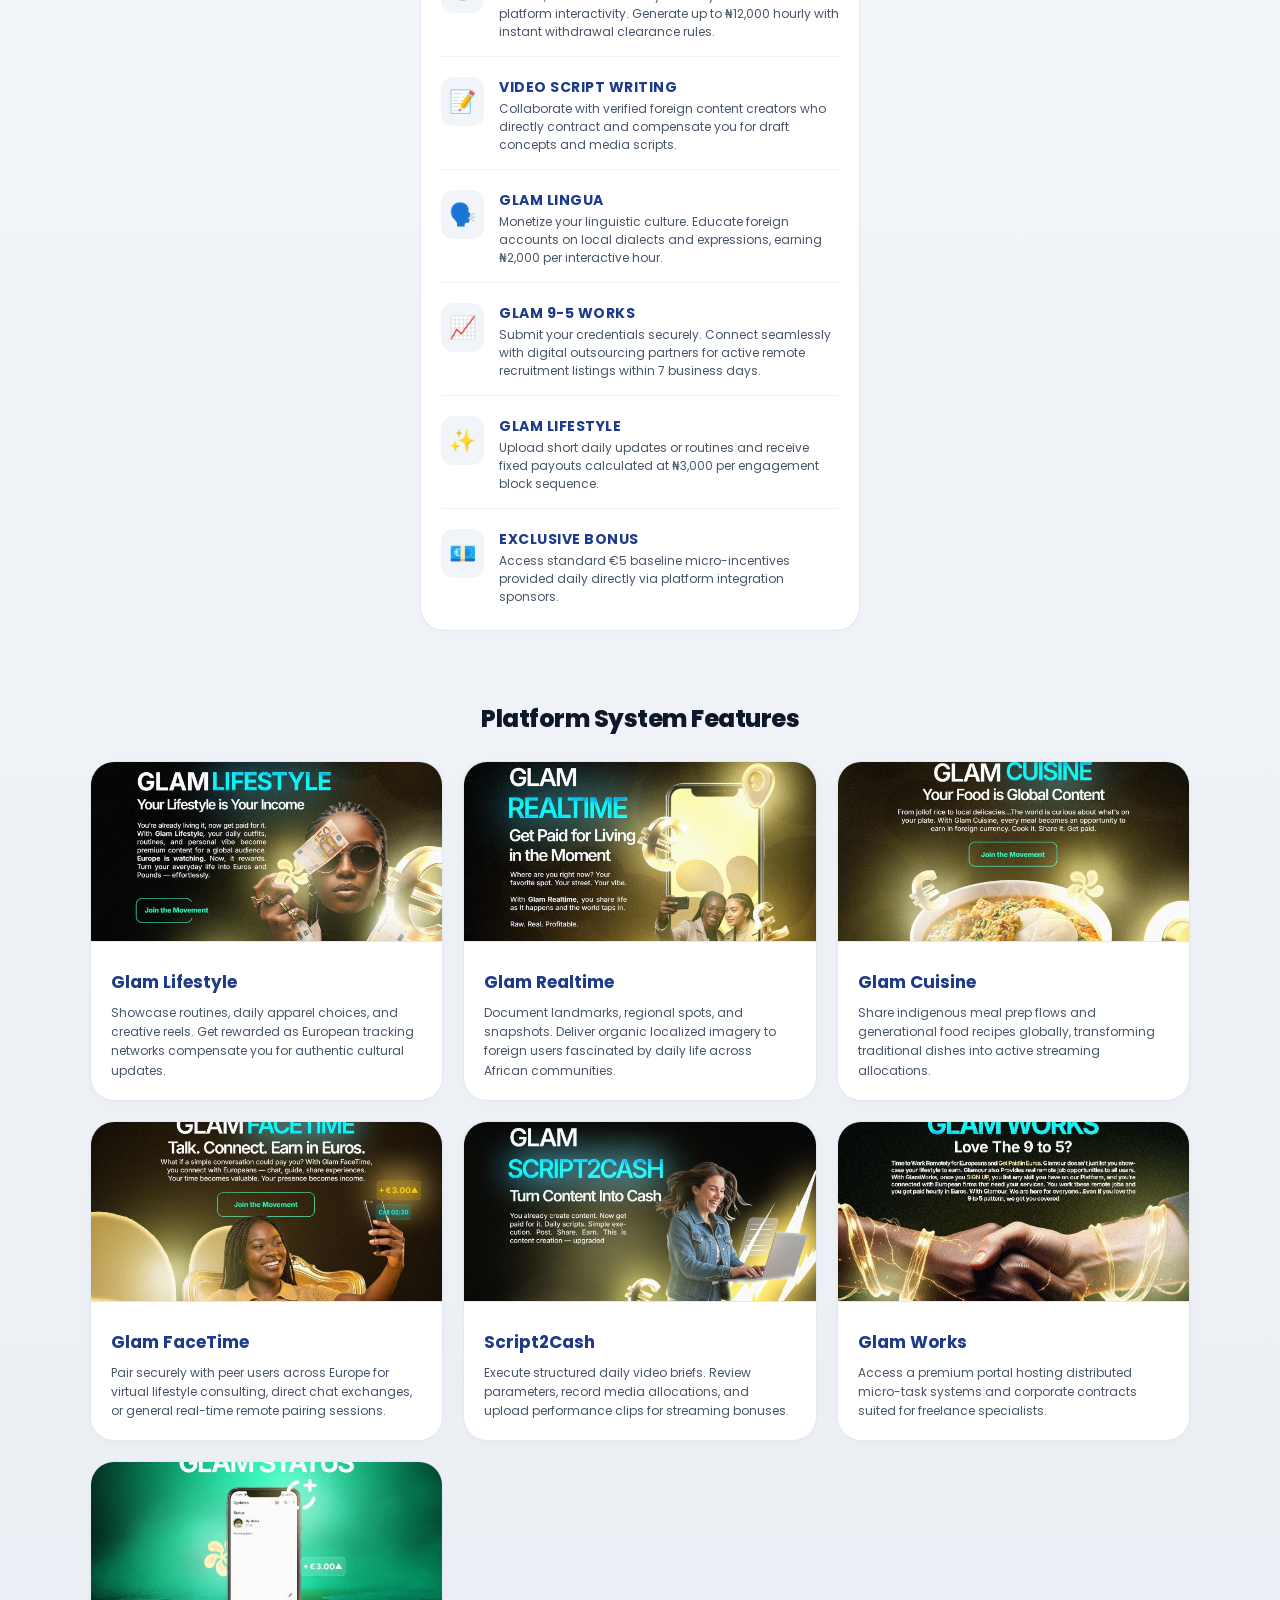
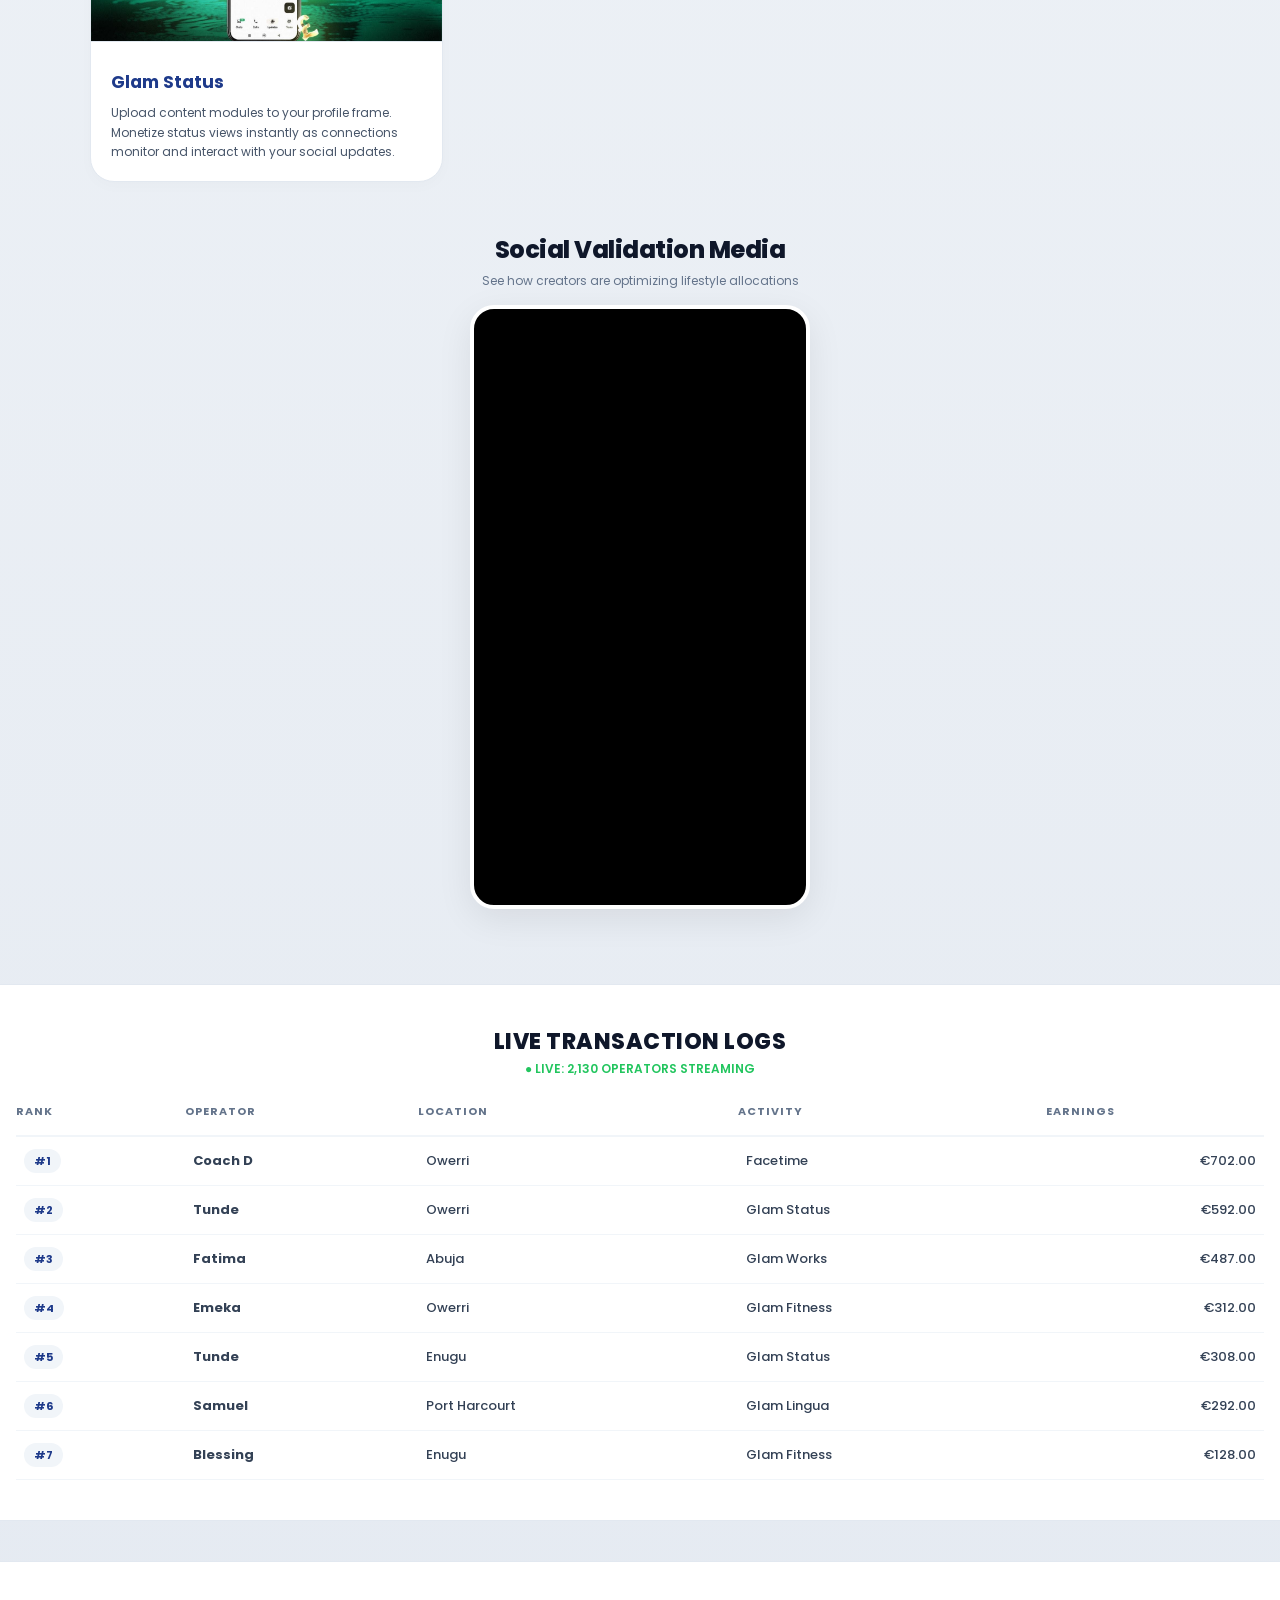
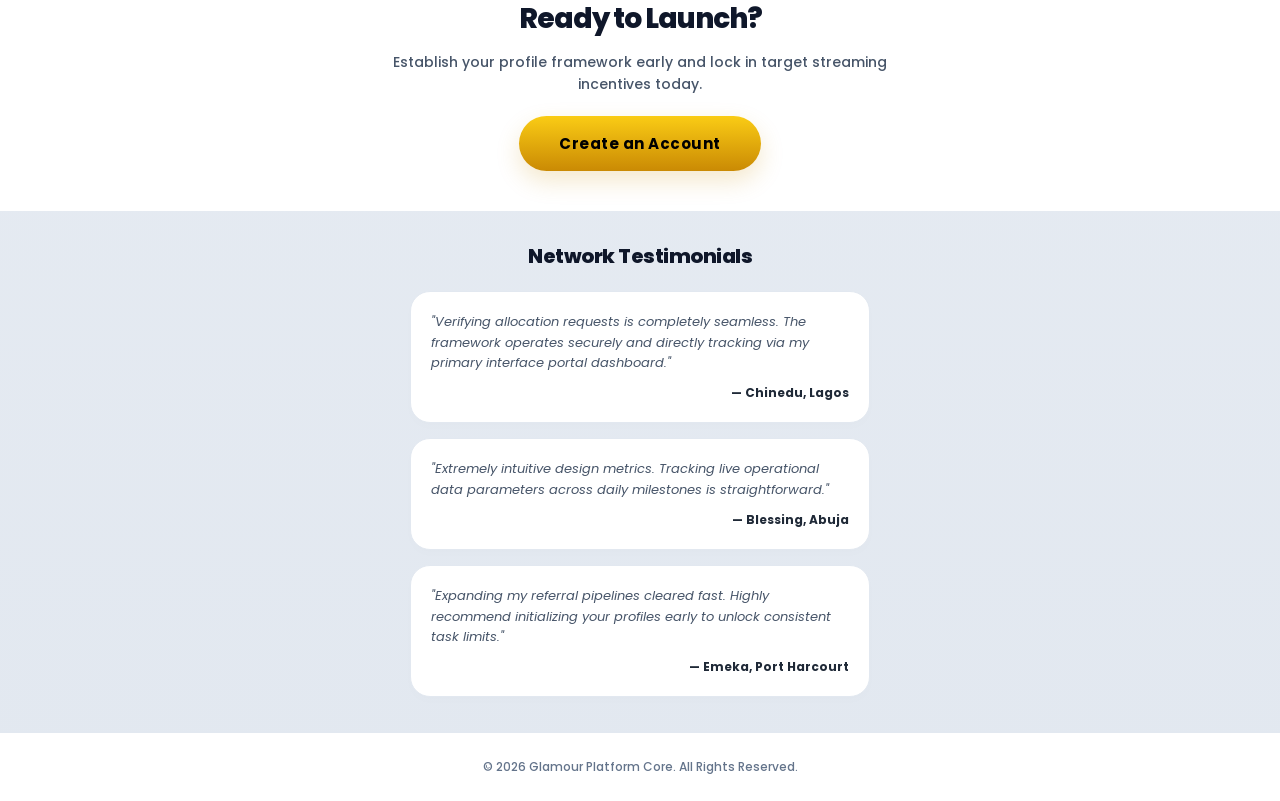
==== commit b5065543: "Modify greeting output from 'Hello' to 'Goodbye'" ====
--- a/index.html
+++ b/index.html
@@ -1,578 +1,506 @@
 <!DOCTYPE html>
 <html lang="en">
 <head>
-<meta charset="UTF-8">
-<meta name="viewport" content="width=device-width, initial-scale=1.0">
-<title>Glamour - Earn From Your Lifestyle</title>
-
-    <!-- Meta Pixel Code -->
-<script>
-!function(f,b,e,v,n,t,s)
-{if(f.fbq)return;n=f.fbq=function(){n.callMethod?
-n.callMethod.apply(n,arguments):n.queue.push(arguments)};
-if(!f._fbq)f._fbq=n;n.push=n;n.loaded=!0;n.version='2.0';
-n.queue=[];t=b.createElement(e);t.async=!0;
-t.src=v;s=b.getElementsByTagName(e)[0];
-s.parentNode.insertBefore(t,s)}(window, document,'script',
-'https://connect.facebook.net/en_US/fbevents.js');
-fbq('init', '2198564474235675');
-fbq('track', 'PageView');
-</script>
-<noscript><img height="1" width="1" style="display:none"
-src="https://www.facebook.com/tr?id=2198564474235675&ev=PageView&noscript=1"
-/></noscript>
-<!-- End Meta Pixel Code -->
+    <meta charset="UTF-8">
+    <meta name="viewport" content="width=device-width, initial-scale=1.0, maximum-scale=1.0, user-scalable=no">
+    <title>Glamour — Turn Your Lifestyle Into Income</title>
+    <link href="https://fonts.googleapis.com/css2?family=Poppins:wght@400;500;600;700;800&display=swap" rel="stylesheet">
+    <style>
+        * { margin: 0; padding: 0; box-sizing: border-box; font-family: 'Poppins', sans-serif; }
+        body { background: linear-gradient(180deg, #f8fafc 0%, #e2e8f0 100%); color: #0f172a; overflow-x: hidden; }
+        
+        /* Premium Top Logo Header */
+        .header-top {
+            padding: 20px;
+            text-align: center;
+            background: #fff;
+            border-bottom: 1px solid #e2e8f0;
+            display: flex;
+            justify-content: center;
+            align-items: center;
+        }
+        .logo { display: flex; align-items: center; gap: 8px; }
+        .logo-symbol { font-size: 24px; animation: bounce 2s infinite; }
+        .brand-name {
+            font-size: 22px;
+            letter-spacing: 4px;
+            color: #0f172a;
+            font-weight: 800;
+            text-transform: uppercase;
+        }
+
+        /* Hero Call to Action Container */
+        .hero {
+            text-align: center;
+            padding: 50px 20px;
+            display: flex;
+            flex-direction: column;
+            align-items: center;
+        }
+        .hero-title {
+            font-size: 2.4rem;
+            font-weight: 800;
+            color: #0f172a;
+            line-height: 1.2;
+            margin-bottom: 15px;
+            letter-spacing: -1px;
+        }
+        .hero-title span { color: #ea580c; }
+        
+        .hero-subtitle {
+            font-size: 14px;
+            color: #475569;
+            max-width: 500px;
+            margin-bottom: 30px;
+            line-height: 1.6;
+            font-weight: 500;
+        }
+
+        .create-btn {
+            display: inline-block;
+            background: linear-gradient(180deg, #facc15 0%, #ca8a04 100%);
+            color: #000;
+            padding: 16px 40px;
+            border-radius: 30px;
+            text-decoration: none;
+            font-weight: 700;
+            font-size: 15px;
+            letter-spacing: 0.5px;
+            box-shadow: 0 10px 25px rgba(202, 138, 4, 0.2);
+            transition: all 0.3s ease;
+        }
+        .create-btn:hover { transform: translateY(-2px); box-shadow: 0 12px 30px rgba(202, 138, 4, 0.3); }
+
+        /* Media Standard Image Configurations */
+        .showcase-img {
+            width: 90%;
+            max-width: 440px;
+            height: auto;
+            display: block;
+            margin: 10px auto 30px auto;
+            border-radius: 24px;
+            box-shadow: 0 8px 30px rgba(0,0,0,0.06);
+            border: 4px solid #fff;
+        }
+
+        /* Section Headings Styling */
+        .section-headline {
+            text-align: center;
+            font-size: 24px;
+            font-weight: 800;
+            color: #0f172a;
+            padding: 10px 20px 5px 20px;
+            letter-spacing: -0.5px;
+        }
+
+        /* Earnings Bullet list Structure */
+        .earnings-list-card {
+            background: #fff;
+            border: 1.5px solid #e2e8f0;
+            border-radius: 24px;
+            padding: 24px 20px;
+            width: 90%;
+            max-width: 440px;
+            margin: 15px auto 40px auto;
+            box-shadow: 0 4px 20px rgba(0,0,0,0.01);
+        }
+        .earn-list-item {
+            display: flex;
+            align-items: flex-start;
+            gap: 15px;
+            margin-bottom: 20px;
+            padding-bottom: 15px;
+            border-bottom: 1px solid #f1f5f9;
+        }
+        .earn-list-item:last-child { margin-bottom: 0; padding-bottom: 0; border-bottom: none; }
+        .list-icon { font-size: 22px; background: #f1f5f9; padding: 8px; border-radius: 12px; display: flex; align-items: center; justify-content: center; }
+        .list-text h4 { font-size: 14px; font-weight: 700; color: #1e3a8a; text-transform: uppercase; letter-spacing: 0.5px; }
+        .list-text p { font-size: 12px; color: #475569; margin-top: 2px; line-height: 1.5; }
+
+        /* Premium Adaptive Grid Cards Features */
+        .features-section { padding: 20px; }
+        .features-grid {
+            display: grid;
+            grid-template-columns: repeat(auto-fit, minmax(280px, 1fr));
+            gap: 20px;
+            max-width: 1100px;
+            margin: 0 auto;
+        }
+        .feature-card {
+            background: #fff;
+            border-radius: 24px;
+            overflow: hidden;
+            border: 1px solid #e2e8f0;
+            box-shadow: 0 4px 15px rgba(0,0,0,0.02);
+            transition: all 0.3s cubic-bezier(0.4, 0, 0.2, 1);
+        }
+        .feature-card img {
+            width: 100%;
+            height: 180px;
+            object-fit: cover;
+            border-bottom: 1px solid #e2e8f0;
+        }
+        .card-content { padding: 20px; }
+        .card-content h3 { color: #1e3a8a; font-size: 17px; font-weight: 700; margin-bottom: 8px; }
+        .card-content p { color: #475569; font-size: 12px; line-height: 1.6; }
+
+        /* Video Container Architecture */
+        .video-outer-wrapper { padding: 20px 10px; text-align: center; }
+        .video-container {
+            position: relative;
+            width: 100%;
+            max-width: 340px;
+            margin: 15px auto;
+            aspect-ratio: 9/16;
+            overflow: hidden;
+            border-radius: 24px;
+            border: 4px solid #fff;
+            box-shadow: 0 10px 35px rgba(0,0,0,0.08);
+            background: #000;
+        }
+
+        /* Live Earnings Analytics Component Box */
+        .live-earnings {
+            background: #fff;
+            border-top: 1px solid #e2e8f0;
+            border-bottom: 1px solid #e2e8f0;
+            padding: 40px 16px;
+            margin: 40px 0;
+        }
+        .earnings-header { text-align: center; margin-bottom: 25px; }
+        .earnings-header h2 { font-size: 22px; font-weight: 800; letter-spacing: 0.5px; color: #0f172a; }
+        .earnings-header p { color: #22c55e; font-size: 12px; font-weight: 600; margin-top: 2px; text-transform: uppercase; }
+        
+        .table-responsive { width: 100%; overflow-x: auto; -webkit-overflow-scrolling: touch; }
+        .earnings-table { width: 100%; min-width: 400px; border-collapse: collapse; }
+        .earnings-table th { color: #64748b; text-align: left; font-size: 11px; padding-bottom: 15px; letter-spacing: 1px; font-weight: 700; border-bottom: 2px solid #f1f5f9; }
+        .earnings-table td { padding: 14px 8px; font-size: 13px; font-weight: 500; border-bottom: 1px solid #f1f5f9; color: #334155; }
+        .rank-circle { background-color: #f1f5f9; color: #1e3a8a; padding: 4px 10px; border-radius: 12px; font-size: 11px; font-weight: 700; }
+        .amount { color: #16a34a; font-weight: 700; text-align: right; }
+
+        /* Testimonials Section */
+        .testimonials-section { padding: 20px; max-width: 500px; margin: 0 auto; }
+        .testimonial-card {
+            background: #fff; border: 1.5px solid #e2e8f0; border-radius: 20px;
+            padding: 20px; margin-bottom: 15px; box-shadow: 0 4px 10px rgba(0,0,0,0.01);
+        }
+        .testimonial-card p { font-size: 13px; color: #475569; line-height: 1.6; font-style: italic; }
+        .testimonial-card h4 { font-size: 12px; color: #1f2937; margin-top: 10px; font-weight: 700; text-align: right; }
+
+        /* Floating Live Activity Toast Alert Popup */
+        #activity-toast {
+            position: fixed; bottom: 20px; left: 20px;
+            background: rgba(15, 23, 42, 0.95); backdrop-filter: blur(5px);
+            color: white; padding: 12px 20px; border-radius: 14px;
+            display: none; box-shadow: 0 10px 25px rgba(0,0,0,0.2);
+            font-size: 12px; font-weight: 500; z-index: 9999;
+            border-left: 4px solid #facc15; max-width: 280px;
+            animation: slideUp 0.4s ease;
+        }
+
+        .footer { text-align: center; padding: 25px; background: #fff; border-top: 1px solid #e2e8f0; color: #64748b; font-size: 12px; font-weight: 500; }
+
+        @keyframes bounce { 0%, 100% { transform: translateY(0); } 50% { transform: translateY(-4px); } }
+        @keyframes slideUp { from { transform: translateY(20px); opacity: 0; } to { transform: translateY(0); opacity: 1; } }
+    </style>
+</head>
+
+<body>
+
+    <!-- Header App Bar -->
+    <div class="header-top">
+        <div class="logo">
+            <span class="logo-symbol">❄️</span>
+            <h1 class="brand-name">GLAMOUR</h1>
+        </div>
+    </div>
+
+    <!-- Hero Introduction Header Section -->
+    <section class="hero">
+        <h1 class="hero-title">Turn Your Lifestyle<br>Into <span>Income</span></h1>
+        <p class="hero-subtitle">
+            Glamour is an elite European lifestyle institution partnering with creators across Africa. Monetize your everyday habits, creativity, and unique digital presence natively.
+        </p>
+        <a href="register.html" class="create-btn">Create an Account &rarr;</a>
+    </section>
+
+    <!-- First Media Showcase Layout -->
+    <img src="images/glam-beginning.jpg" class="showcase-img" alt="Glamour"/> 
+
+    <div class="section-headline">How Earnings Work</div>
     
-<style>
-    
-body {
-    margin: 0;
-    font-family: 'Segoe UI', sans-serif;
-    background: radial-gradient(circle at top, #1a1a1a, #000);
-    color: white;
-}
-
-
-/* Fix for the Header/Logo */
-.header-top {
-    padding: 30px 0;
-    text-align: center;
-    background: #000;
-}
-
-.logo {
-    display: flex;
-    flex-direction: column; /* Stacks sparkles and text */
-    align-items: center;
-    gap: 8px;
-}
-
-.brand-name {
-    font-size: 28px;
-    letter-spacing: 8px; /* Adds that luxury spacing */
-    color: #fff;
-    margin: 5px 0;
-    font-weight: 900;
-}
-
-.sparkle {
-    font-size: 24px;
-}
-
-/* Fix for the small images you mentioned */
-img {
-    width: 100%;
-    max-width: 100%;
-    height: auto;
-    display: block;
-    margin: 20px auto;
-    border-radius: 12px; /* Optional: adds a slight curve to the corners */
-}
-
-
-/* 2. Centers the text in the middle of the screen */
-.hero {
-    text-align: center;
-    padding: 60px 20px;
-    display: flex;
-    flex-direction: column;
-    align-items: center;
-}
-
-.hero-title {
-    font-size: 2.5rem;
-    color: #d4af37; /* Gold Title */
-    margin-bottom: 15px;
-}
-
-.hero-subtitle {
-    color: #cccccc;
-    max-width: 600px;
-    margin-bottom: 30px;
-    line-height: 1.6;
-}
-
-.btn {
-    display: inline-block;
-    margin-top: 20px;
-    padding: 15px 30px;
-    background: gold;
-    color: black;
-    text-decoration: none;
-    border-radius: 30px;
-    font-weight: bold;
-}
-
-.section {
-    padding: 40px 20px;
-}
-
-.section h2 {
-    text-align: center;
-    color: gold;
-    margin-bottom: 30px;
-}
-
-.features {
-    display: grid;
-    grid-template-columns: repeat(auto-fit, minmax(280px, 1fr));
-    gap: 25px;
-}
-
-.card {
-    background: #111;
-    border-radius: 15px;
-    overflow: hidden;
-    border: 1px solid gold;
-    transition: all 0.4s ease;
-}
-
-.card:hover {
-    transform: translateY(-10px) scale(1.02);
-    box-shadow: 0 10px 30px rgba(255,215,0,0.3);
-}
-.card img {
-    width: 60%;
-    height: auto;
-    display: block;
-}
-
-.card-content {
-    padding: 15px;
-}
-
-.card h3 {
-    color: gold;
-    margin-bottom: 10px;
-}
-
-.footer {
-    text-align: center;
-    padding: 20px;
-    background: #000;
-    color: gold;
-}
-.fade {
-    opacity: 0;
-    transform: translateY(30px);
-    transition: all 0.8s ease;
-}
-
-.fade.show {
-    opacity: 1;
-    transform: translateY(0);
-    
-}
-
-/* The Create Account Button */
-.create-btn {
-    display: inline-block;
-    background-color: #ffffff; /* Clean white button */
-    color: #000000;
-    padding: 12px 30px;
-    border-radius: 8px;
-    text-decoration: none;
-    font-weight: bold;
-    font-size: 16px;
-    margin-top: 20px;
-    transition: all 0.3s ease;
-    border: none;
-}
-
-.create-btn:hover {
-    background-color: #d4af37; /* Turns gold on hover */
-    transform: translateY(-3px);
-    box-shadow: 0 10px 20px rgba(0,0,0,0.3);
-}
-
-.live-earnings {
-    background-color: #000;
-    color: white;
-    padding: 40px 20px;
-    font-family: 'Segoe UI', sans-serif;
-    max-width: 800px;
-    margin: auto;
-}
-
-.earnings-header {
-    text-align: center;
-    margin-bottom: 40px;
-}
-
-.earnings-header h2 {
-    letter-spacing: 3px;
-    margin-bottom: 5px;
-}
-
-.earnings-header p {
-    color: #666;
-    font-size: 14px;
-}
-
-.earnings-table {
-    width: 100%;
-    border-collapse: collapse;
-}
-
-/* Header row styling */
-.earnings-table th {
-    color: #d4af37; /* Gold color */
-    text-align: left;
-    font-size: 12px;
-    padding-bottom: 20px;
-    letter-spacing: 1px;
-}
-
-/* Row spacing and text */
-.earnings-table td {
-    padding: 15px 0;
-    font-size: 15px;
-    border-bottom: 1px solid #111; /* Subtle line between rows */
-}
-
-/* Rank Badge Styling */
-.rank-circle {
-    background-color: #3d1a00; /* Dark brownish circle */
-    color: #d4af37;
-    padding: 5px 10px;
-    border-radius: 50%;
-    font-size: 12px;
-    font-weight: bold;
-}
-
-/* Earnings Column Styling */
-.amount {
-    color: #00ff88; /* Bright Green */
-    font-weight: bold;
-    text-align: right;
-}
-
-/* The small notification at the bottom */
-.live-toast {
-    margin-top: 30px;
-    font-size: 13px;
-    color: #888;
-    text-align: left;
-    padding-left: 10px;
-}
-
-</style>
-</head>
-
-<body>
-
-<div class="header-top">
-    <div class="logo">
-        <span class="sparkle">✨</span>
-        <h1 class="brand-name">GLAMOUR</h1>
-        <span class="sparkle">✨</span>
+    <!-- Second Media Showcase Layout -->
+    <img src="images/glam-whatisglamour.jpg" class="showcase-img" alt="What is Glamour"/>
+
+    <!-- Restructured Premium Feature Parameter Content List -->
+    <div class="earnings-list-card">
+        <div class="earn-list-item">
+            <div class="list-icon">💳</div>
+            <div class="list-text">
+                <h4>Access Fee</h4>
+                <p>A one-time ₦14,000 onboarding authorization tier allocation fee used to structure and launch your premium global profile framework.</p>
+            </div>
+        </div>
+        <div class="earn-list-item">
+            <div class="list-icon">⏱️</div>
+            <div class="list-text">
+                <h4>Glam Real-time</h4>
+                <p>Earn ₦3,000 automatically for every 15 minutes of live platform interactivity. Generate up to ₦12,000 hourly with instant withdrawal clearance rules.</p>
+            </div>
+        </div>
+        <div class="earn-list-item">
+            <div class="list-icon">📝</div>
+            <div class="list-text">
+                <h4>Video Script Writing</h4>
+                <p>Collaborate with verified foreign content creators who directly contract and compensate you for draft concepts and media scripts.</p>
+            </div>
+        </div>
+        <div class="earn-list-item">
+            <div class="list-icon">🗣️</div>
+            <div class="list-text">
+                <h4>Glam Lingua</h4>
+                <p>Monetize your linguistic culture. Educate foreign accounts on local dialects and expressions, earning ₦2,000 per interactive hour.</p>
+            </div>
+        </div>
+        <div class="earn-list-item">
+            <div class="list-icon">📈</div>
+            <div class="list-text">
+                <h4>Glam 9-5 Works</h4>
+                <p>Submit your credentials securely. Connect seamlessly with digital outsourcing partners for active remote recruitment listings within 7 business days.</p>
+            </div>
+        </div>
+        <div class="earn-list-item">
+            <div class="list-icon">✨</div>
+            <div class="list-text">
+                <h4>Glam Lifestyle</h4>
+                <p>Upload short daily updates or routines and receive fixed payouts calculated at ₦3,000 per engagement block sequence.</p>
+            </div>
+        </div>
+        <div class="earn-list-item">
+            <div class="list-icon">💶</div>
+            <div class="list-text">
+                <h4>Exclusive Bonus</h4>
+                <p>Access standard €5 baseline micro-incentives provided daily directly via platform integration sponsors.</p>
+            </div>
+        </div>
     </div>
-</div>
-
-<section class="hero">
-    <h1 class="hero-title">Turn Your Lifestyle Into Income</h1>
-    <p class="hero-subtitle">
-        Glamour is a European institution that partners with Africans to showcase your lifestyle, 
-        creativity, and daily habits — and get paid. Your life becomes your income.
-    </p>
-    
-    <a href="register.html" class="create-btn">Create an Account &rarr;</a>
-</section>
-
-<img src="images/glam-beginning.jpg" alt="Glamour"/> 
-
-<h1>How Earnings Work on Glamour</h1>
-
-<img src="images/glam-whatisglamour.jpg" alt="what is glamour"/>
-<ul>
-  <li><strong>ACCESS FEE:</strong> N14,000 Onboarding fee which is used to create a personalized profile for you.</li>
-  <li><strong>Glam Real-time:</strong> Earn N3,000 every 15 minutes of active engagement — that's up to N12,000 per hour, with no withdrawal delays.</li>
-  <li><strong>Video Script Writing:</strong> Established content creators are willing to hire you so you can help them write scripts for their videos</li>
-  <li><strong>Glam Lingua:</strong> That your foreign language has more to it than you know! Europeans want to learn and understand local languages, you earn N2,000 per hour for teaching any language.</li>
-  <li><strong>Glam 9-5 Works:</strong> Upload your CV here! Companies have entrusted us to help them find & connect with competent certificate holders. You can upload your resume on Glamour and get hired within 1 week.</li>
-  <li><strong>Glam Lifestyle:</strong> Share videos about your daily activities, choices and decisions, in exchange for N3,000 per hour</li>
-  <li><strong>Exclusive Bonus:</strong> Enjoy a €5 free daily incentives from our partners.</li>
-  <li>Active</li>
-</ul>
-
-<section class="section">
-<h2>Glamour Features</h2>
-
-<div class="features">
-
-<div class="card">
-<img src="images/glam-lifestyle.jpg" alt="Glam Lifestyle">
-<div class="card-content">
-<h3>Glam Lifestyle</h3>
-<p> Getting Paid for Basically how you live your life?? That is the basis of GLAMOUR.
-
-On Glamour, our European Counterparts, Lifestyle Hub, have created this specific system where Our Users get paid for their everyday lifestyle... So;
-• Showcasing your daily Routines, Your Outfits, Get Ready with me Videos, And your creativity gets you Paid In Euros & Pounds.  .</p>
-</div>
-</div>
-
-<div class="card">
-<img src="images/glam-realtime.jpg" alt="Glam Realtime">
-<div class="card-content">
-<h3>Glam Realtime</h3>
-<p> Pictures Tell It All 📷... And with GlamRealtime, you get paid for Living in the Moment.
-
-On Glamour, you're connected with Foreign Counterparts, and there's always a genuine fascination amongst them, with How we live our lives over here...
-
-You can showcase what you're doing at any time in real-time on Glamour... Take pictures of the places you went to, your favourite spots in your town, your current mood... With GlamRealtime, users help foreigners understand how we live on a daily basis, and they get paid for it. .</p>
-</div>
-</div>
-
-<div class="card">
-<img src="images/glam-cuisine.jpg" alt="Glam Cuisine">
-<div class="card-content">
-<h3>Glam Cuisine</h3>
-<p> As a User on Glamour, Your Food is Global Content... You can showcase your indigenous foods, and teach the recipes of these local foods to your European counterparts and you earn from it.
-
-Your Favourite dishes, your local foods and gourmet meals can now earn you extra money.
-
-On Glamour, you showcase your people, your tribe, your Culture to the world, And You get Paid 💯  .</p>
-</div>
-</div>
-
-<div class="card">
-<img src="images/glam-facetime.jpg" alt="Glam FaceTime">
-<div class="card-content">
-<h3>Glam FaceTime</h3>
-<p> On, Glamour once you get registered, you get paired with a European Glamour User as well... And from here, is where money flows 💶💷.
-
-With GlamFaceTime, you can chat with your European counterpart, Call them when they're bored, help them with lifestyle advice, or even Babysit their children Virtually to get Paid in Euros 🧡
-
-Glamour ensures you make extra money with any free time you have  .</p>
-</div>
-</div>
-
-
-<div class="card">
-<img src="images/script2cash.jpg" alt="Script2Cash">
-<div class="card-content">
-<h3>Script2Cash</h3>
-<p> Here, Glamour Pays users for Bringing Content to life everyday!!! Videos and Content are what you already do everyday on Tiktok and Instagram, but you'll be doing it to get Paid...
-You simply, take the daily scripts for videos from the platform, turn it into a video or short reel, post on your social media and share the link to get Paid in Euros and Pounds on Glamour.
-
-So... Showcase your creativity, showcase your vibes, show your Glam, and Let Glamour give you a SoftLife.🤩  .</p>
-</div>
-</div>
-
-<div class="card">
-<img src="images/glam-work.jpg" alt="Glam Works">
-<div class="card-content">
-<h3>Glam Works</h3>
-<p> Glamour doesn't just let you showcase your lifestyle to earn... Glamour also Provides real remote job opportunities to all users.
-
-With GlamWorks, once you sign up, you list any skill you have on our Platform, and you're connected with European firms that need your services. You work these remote jobs and you get paid per hour in Euros 🧡.
-
-On Glamour, We are here for everyone.... Even if you love the 9 to 5 pattern, we got you covered 😌🔥 .</p>
-</div>
-</div>
-
-<div class="card">
-<img src="images/glam-status.jpg" alt="Glam Status">
-<div class="card-content">
-<h3>Glam Status</h3>
-<p> Just like you post on your WhatsApp status about how you feel, where you are, the funny memes you saw, and the banter Tweets you saw... You can do the same on Glamour with the Glam status, and earn for it.
-
-In the same way you save contacts that view your status, once you sign up and start connecting with your European counterparts on Glamour, they can view your GlamStatus and you get paid for every view. 
-
-The more eyes on your content, the bigger your rewards. Shine on your Glam Status, go viral, and turn your posts into cash.✨  .</p>
-</div>
-</div>
-
-
-
-</section>
-
-
-<div id="popup" style="
-position:fixed;
-bottom:20px;
-left:20px;
-background:#111;
-color:white;
-padding:15px 20px;
-border-radius:10px;
-border:1px solid gold;
-display:none;
-box-shadow:0 0 10px rgba(255,215,0,0.5);
-font-size:14px;
-z-index:1000;">
-</div>
-
-<script>
-const users = [
-"Kelvin from Lagos just made a withdrawal of ₦74,000",
-"Amaka from Abuja just made a withdrawal of  ₦52,000",
-"John from UK just made a withdrawal of  €120",
-"Fatima from Kano just made a withdrawal of  ₦38,000",
-"David from Ghana just made a withdrawal of €95"
-]
-
-function showPopup() {
-let popup = document.getElementById("popup");
-let random = users[Math.floor(Math.random() * users.length)];
-
-popup.innerHTML = "🔥 " + random;
-popup.style.display = "block";
-
-setTimeout(() => {
-popup.style.display = "none";
-}, 4000);
-}
-
-setInterval(showPopup, 6000);
-</script>
-
-<script>
-const faders = document.querySelectorAll('.fade');
-
-window.addEventListener('scroll', () => {
-faders.forEach(el => {
-let top = el.getBoundingClientRect().top;
-if(top < window.innerHeight - 50){
-el.classList.add('show');
-}
-});
-});
-</script>
-
-<section class="section">
-<h1>  See How Purple Speedy Is Turning Lifestyle Into Income 💰✨
-</h1>
-
-<div style="
-max-width:800px;
-margin:auto;
-border-radius:15px;
-overflow:hidden;
-box-shadow:0 0 20px rgba(255,215,0,0.3);
-">
-
-<div class="video-container" style="position: relative; width: 100%; max-width: 400px; margin: 20px auto; aspect-ratio: 9/16; overflow: hidden; border-radius: 15px; border: 2px solid #d4af37; background: #000;">
-    <iframe 
-        style="position: absolute; top: 0; left: 0; width: 100%; height: 100%;"
-        src="https://www.youtube.com/embed/ohll358nsGE?autoplay=1&mute=1&loop=1&playlist=ohll358nsGE&controls=1&rel=0&origin=https://yourusername.github.io" 
-        frameborder="0" 
-        allow="autoplay; encrypted-media; picture-in-picture" 
-        allowfullscreen>
-    </iframe>
-</div>
-
-</div>
-
-
-
-</section>
-
-<section class="live-earnings">
-    <div class="earnings-header">
-        <h2>LIVE EARNINGS</h2>
-        <p>2,130 users currently earning on Glamour</p>
+
+    <!-- Features Responsive Box Card Layout Component Section -->
+    <section class="features-section">
+        <div class="section-headline" style="margin-bottom: 20px;">Platform System Features</div>
+        
+        <div class="features-grid">
+            <div class="feature-card">
+                <img src="images/glam-lifestyle.jpg" alt="Glam Lifestyle">
+                <div class="card-content">
+                    <h3>Glam Lifestyle</h3>
+                    <p>Showcase routines, daily apparel choices, and creative reels. Get rewarded as European tracking networks compensate you for authentic cultural updates.</p>
+                </div>
+            </div>
+
+            <div class="feature-card">
+                <img src="images/glam-realtime.jpg" alt="Glam Realtime">
+                <div class="card-content">
+                    <h3>Glam Realtime</h3>
+                    <p>Document landmarks, regional spots, and snapshots. Deliver organic localized imagery to foreign users fascinated by daily life across African communities.</p>
+                </div>
+            </div>
+
+            <div class="feature-card">
+                <img src="images/glam-cuisine.jpg" alt="Glam Cuisine">
+                <div class="card-content">
+                    <h3>Glam Cuisine</h3>
+                    <p>Share indigenous meal prep flows and generational food recipes globally, transforming traditional dishes into active streaming allocations.</p>
+                </div>
+            </div>
+
+            <div class="feature-card">
+                <img src="images/glam-facetime.jpg" alt="Glam FaceTime">
+                <div class="card-content">
+                    <h3>Glam FaceTime</h3>
+                    <p>Pair securely with peer users across Europe for virtual lifestyle consulting, direct chat exchanges, or general real-time remote pairing sessions.</p>
+                </div>
+            </div>
+
+            <div class="feature-card">
+                <img src="images/script2cash.jpg" alt="Script2Cash">
+                <div class="card-content">
+                    <h3>Script2Cash</h3>
+                    <p>Execute structured daily video briefs. Review parameters, record media allocations, and upload performance clips for streaming bonuses.</p>
+                </div>
+            </div>
+
+            <div class="feature-card">
+                <img src="images/glam-work.jpg" alt="Glam Works">
+                <div class="card-content">
+                    <h3>Glam Works</h3>
+                    <p>Access a premium portal hosting distributed micro-task systems and corporate contracts suited for freelance specialists.</p>
+                </div>
+            </div>
+
+            <div class="feature-card">
+                <img src="images/glam-status.jpg" alt="Glam Status">
+                <div class="card-content">
+                    <h3>Glam Status</h3>
+                    <p>Upload content modules to your profile frame. Monetize status views instantly as connections monitor and interact with your social updates.</p>
+                </div>
+            </div>
+        </div>
+    </section>
+
+    <!-- Embedded Creator Video Profile Presentation Layer -->
+    <section class="video-outer-wrapper">
+        <div class="section-headline">Social Validation Media</div>
+        <p style="font-size:12px; color:#64748b; margin-bottom:10px;">See how creators are optimizing lifestyle allocations</p>
+        <div class="video-container">
+            <iframe 
+                style="position: absolute; top: 0; left: 0; width: 100%; height: 100%;"
+                src="https://www.youtube.com/embed/ohll358nsGE?autoplay=1&mute=1&loop=1&playlist=ohll358nsGE&controls=1&rel=0" 
+                frameborder="0" 
+                allow="autoplay; encrypted-media; picture-in-picture" 
+                allowfullscreen>
+            </iframe>
+        </div>
+    </section>
+
+    <!-- Clean Light-Mode Live Earnings Table Component Segment -->
+    <section class="live-earnings">
+        <div class="earnings-header">
+            <h2>LIVE TRANSACTION LOGS</h2>
+            <p>● Live: 2,130 Operators Streaming</p>
+        </div>
+
+        <div class="table-responsive">
+            <table class="earnings-table">
+                <thead>
+                    <tr>
+                        <th>RANK</th>
+                        <th>OPERATOR</th>
+                        <th>LOCATION</th>
+                        <th>ACTIVITY</th>
+                        <th>EARNINGS</th>
+                    </tr>
+                </thead>
+                <tbody>
+                    <tr>
+                        <td><span class="rank-circle">#1</span></td>
+                        <td><strong>Coach D</strong></td>
+                        <td>Owerri</td>
+                        <td>Facetime</td>
+                        <td class="amount">€702.00</td>
+                    </tr>
+                    <tr>
+                        <td><span class="rank-circle">#2</span></td>
+                        <td><strong>Tunde</strong></td>
+                        <td>Owerri</td>
+                        <td>Glam Status</td>
+                        <td class="amount">€592.00</td>
+                    </tr>
+                    <tr>
+                        <td><span class="rank-circle">#3</span></td>
+                        <td><strong>Fatima</strong></td>
+                        <td>Abuja</td>
+                        <td>Glam Works</td>
+                        <td class="amount">€487.00</td>
+                    </tr>
+                    <tr>
+                        <td><span class="rank-circle">#4</span></td>
+                        <td><strong>Emeka</strong></td>
+                        <td>Owerri</td>
+                        <td>Glam Fitness</td>
+                        <td class="amount">€312.00</td>
+                    </tr>
+                    <tr>
+                        <td><span class="rank-circle">#5</span></td>
+                        <td><strong>Tunde</strong></td>
+                        <td>Enugu</td>
+                        <td>Glam Status</td>
+                        <td class="amount">€308.00</td>
+                    </tr>
+                    <tr>
+                        <td><span class="rank-circle">#6</span></td>
+                        <td><strong>Samuel</strong></td>
+                        <td>Port Harcourt</td>
+                        <td>Glam Lingua</td>
+                        <td class="amount">€292.00</td>
+                    </tr>
+                    <tr>
+                        <td><span class="rank-circle">#7</span></td>
+                        <td><strong>Blessing</strong></td>
+                        <td>Enugu</td>
+                        <td>Glam Fitness</td>
+                        <td class="amount">€128.00</td>
+                    </tr>
+                </tbody>
+            </table>
+        </div>
+    </section>
+
+    <!-- Secondary CTA Terminal Banner Container -->
+    <section class="hero" style="background: #fff; padding: 40px 20px; border-top:1px solid #e2e8f0;">
+        <h1 class="hero-title" style="font-size:28px;">Ready to Launch?</h1>
+        <p class="hero-subtitle" style="margin-bottom:20px;">Establish your profile framework early and lock in target streaming incentives today.</p>
+        <a href="register.html" class="create-btn">Create an Account</a>
+    </section>
+      
+    <!-- Testimonials Section Module Component Layout -->
+    <section class="testimonials-section">
+        <div class="section-headline" style="font-size:20px; margin-bottom:15px;">Network Testimonials</div>
+
+        <div class="testimonial-card">
+            <p>"Verifying allocation requests is completely seamless. The framework operates securely and directly tracking via my primary interface portal dashboard."</p>
+            <h4>— Chinedu, Lagos</h4>
+        </div>
+
+        <div class="testimonial-card">
+            <p>"Extremely intuitive design metrics. Tracking live operational data parameters across daily milestones is straightforward."</p>
+            <h4>— Blessing, Abuja</h4>
+        </div>
+
+        <div class="testimonial-card">
+            <p>"Expanding my referral pipelines cleared fast. Highly recommend initializing your profiles early to unlock consistent task limits."</p>
+            <h4>— Emeka, Port Harcourt</h4>
+        </div>
+    </section>
+
+    <!-- Interactive Toast Alert Element Wrapper Box -->
+    <div id="activity-toast">🔥 Loading metrics...</div>
+
+    <!-- Site Footer Section Base -->
+    <div class="footer">
+        © 2026 Glamour Platform Core. All Rights Reserved.
     </div>
 
-    <table class="earnings-table">
-        <thead>
-            <tr>
-                <th>RANK</th>
-                <th>USER</th>
-                <th>LOCATION</th>
-                <th>ACTIVITY</th>
-                <th>EARNINGS</th>
-            </tr>
-        </thead>
-        <tbody>
-            <tr>
-                <td><span class="rank-circle">#1</span></td>
-                <td>Coach D</td>
-                <td>Owerri</td>
-                <td>Facetime</td>
-                <td class="amount">€702</td>
-            </tr>
-            <tr>
-                <td><span class="rank-circle">#2</span></td>
-                <td>Tunde</td>
-                <td>Owerri</td>
-                <td>Glam Status</td>
-                <td class="amount">€592</td>
-            </tr>
-            <tr>
-                <td><span class="rank-circle">#3</span></td>
-                <td>Fatima</td>
-                <td>Abuja</td>
-                <td>Glam Works</td>
-                <td class="amount">€487</td>
-            </tr>
-            <tr>
-                <td><span class="rank-circle">#4</span></td>
-                <td>Emeka</td>
-                <td>Owerri</td>
-                <td>Glam Fitness</td>
-                <td class="amount">€312</td>
-            </tr>
-            <tr>
-                <td><span class="rank-circle">#5</span></td>
-                <td>Tunde</td>
-                <td>Enugu</td>
-                <td>Glam Status</td>
-                <td class="amount">€308</td>
-            </tr>
-            <tr>
-                <td><span class="rank-circle">#6</span></td>
-                <td>Samuel</td>
-                <td>Port Harcourt</td>
-                <td>Glam Lingua</td>
-                <td class="amount">€292</td>
-            </tr>
-            <tr>
-                <td><span class="rank-circle">#7</span></td>
-                <td>Blessing</td>
-                <td>Enugu</td>
-                <td>Glam Fitness</td>
-                <td class="amount">€128</td>
-            </tr>
-            </tbody>
-    </table>
-
-    <div class="live-toast">
-        Samuel from Abuja just earned €12
-    </div>
-</section>
-
-<section class="hero">
-<h1>Ready to Start Earning?</h1>
-<p>Position yourself early and take advantage of this opportunity.</p>
-
-<a href="register.html" class="btn">Create an Account</a>
-</section>
-  
-<!-- 💬 TESTIMONIALS -->
-<section class="section">
-  <h2>What Members Are Saying</h2>
-
-  <div class="testimonial">
-    <p>"I was not sure at first, but after joining, I understood how it works. I’ve already made my first withdrawal."</p>
-    <h4>— Chinedu, Lagos</h4>
-  </div>
-
-  <div class="testimonial">
-    <p>"The platform is simple to use and the activities are easy. I like how everything is tracked on the dashboard."</p>
-    <h4>— Blessing, Abuja</h4>
-  </div>
-
-  <div class="testimonial">
-    <p>"I joined through a friend and I’ve been active since then. The weekly withdrawal for referrals is fast."</p>
-    <h4>— Emeka, Port Harcourt</h4>
-  </div>
-
-</section>
-
-<div class="footer">
-© 2026 Glamour. All Rights Reserved.
-</div>
-
+    <!-- Live Simulation Marketing Animation Loop Engine -->
+    <script>
+        const activities = [
+            "Kelvin from Lagos just processed a withdrawal of ₦74,000",
+            "Amaka from Abuja initialized a wallet settlement of ₦52,000",
+            "John from United Kingdom cleared an account bonus of €120",
+            "Fatima from Kano completed an activity withdrawal of ₦38,000",
+            "David from Ghana initialized a premium settlement of €95",
+            "Samuel from Abuja just secured task earnings of €12"
+        ];
+
+        function showActivityToast() {
+            const toast = document.getElementById("activity-toast");
+            const randomActivity = activities[Math.floor(Math.random() * activities.length)];
+
+            toast.innerHTML = "⚡ " + randomActivity;
+            toast.style.display = "block";
+
+            // Retract popup notification after visibility threshold
+            setTimeout(() => {
+                toast.style.display = "none";
+            }, 3500);
+
+            // Re-queue subsequent activity iterations randomly
+            const nextTriggerTime = Math.floor(Math.random() * (9000 - 6000) + 6000);
+            setTimeout(showActivityToast, nextTriggerTime);
+        }
+
+        // Initialize execution cycle shortly after configuration mount
+        setTimeout(showActivityToast, 2500);
+    </script>
 </body>
 </html>
